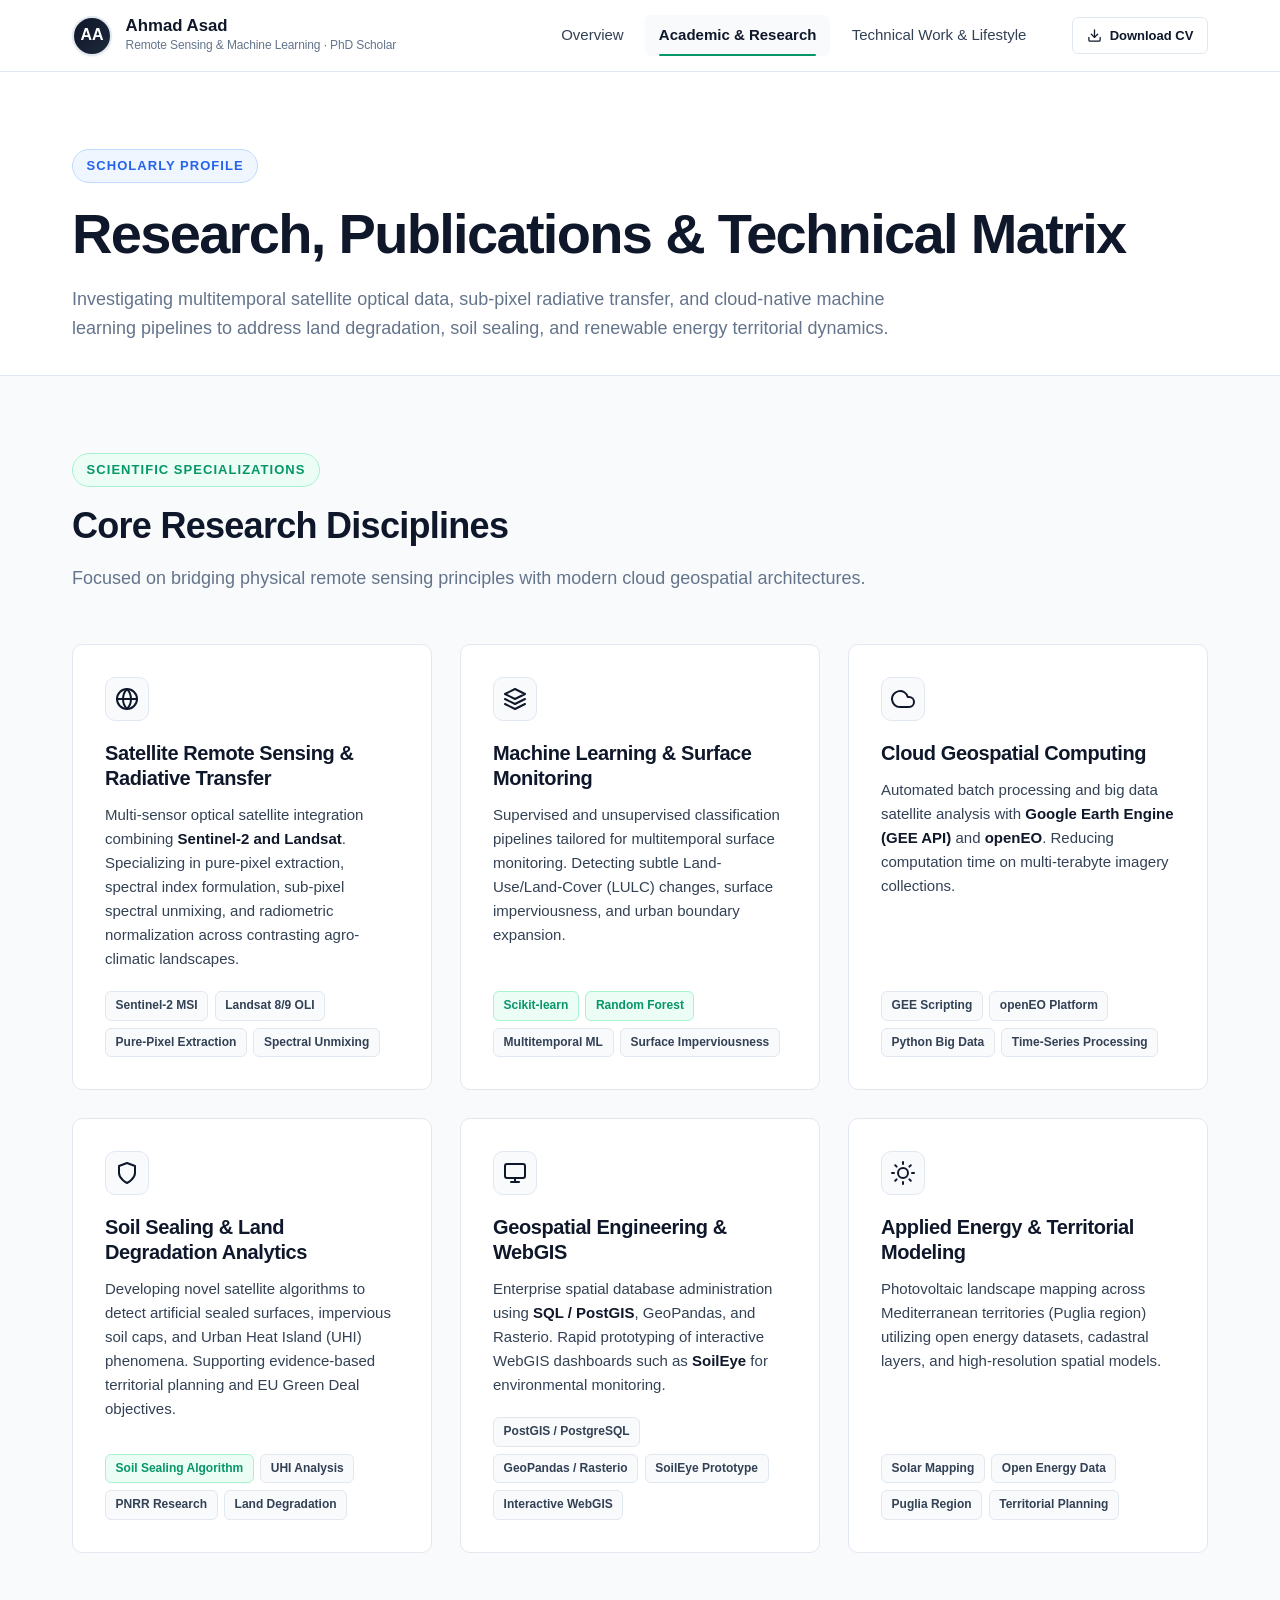
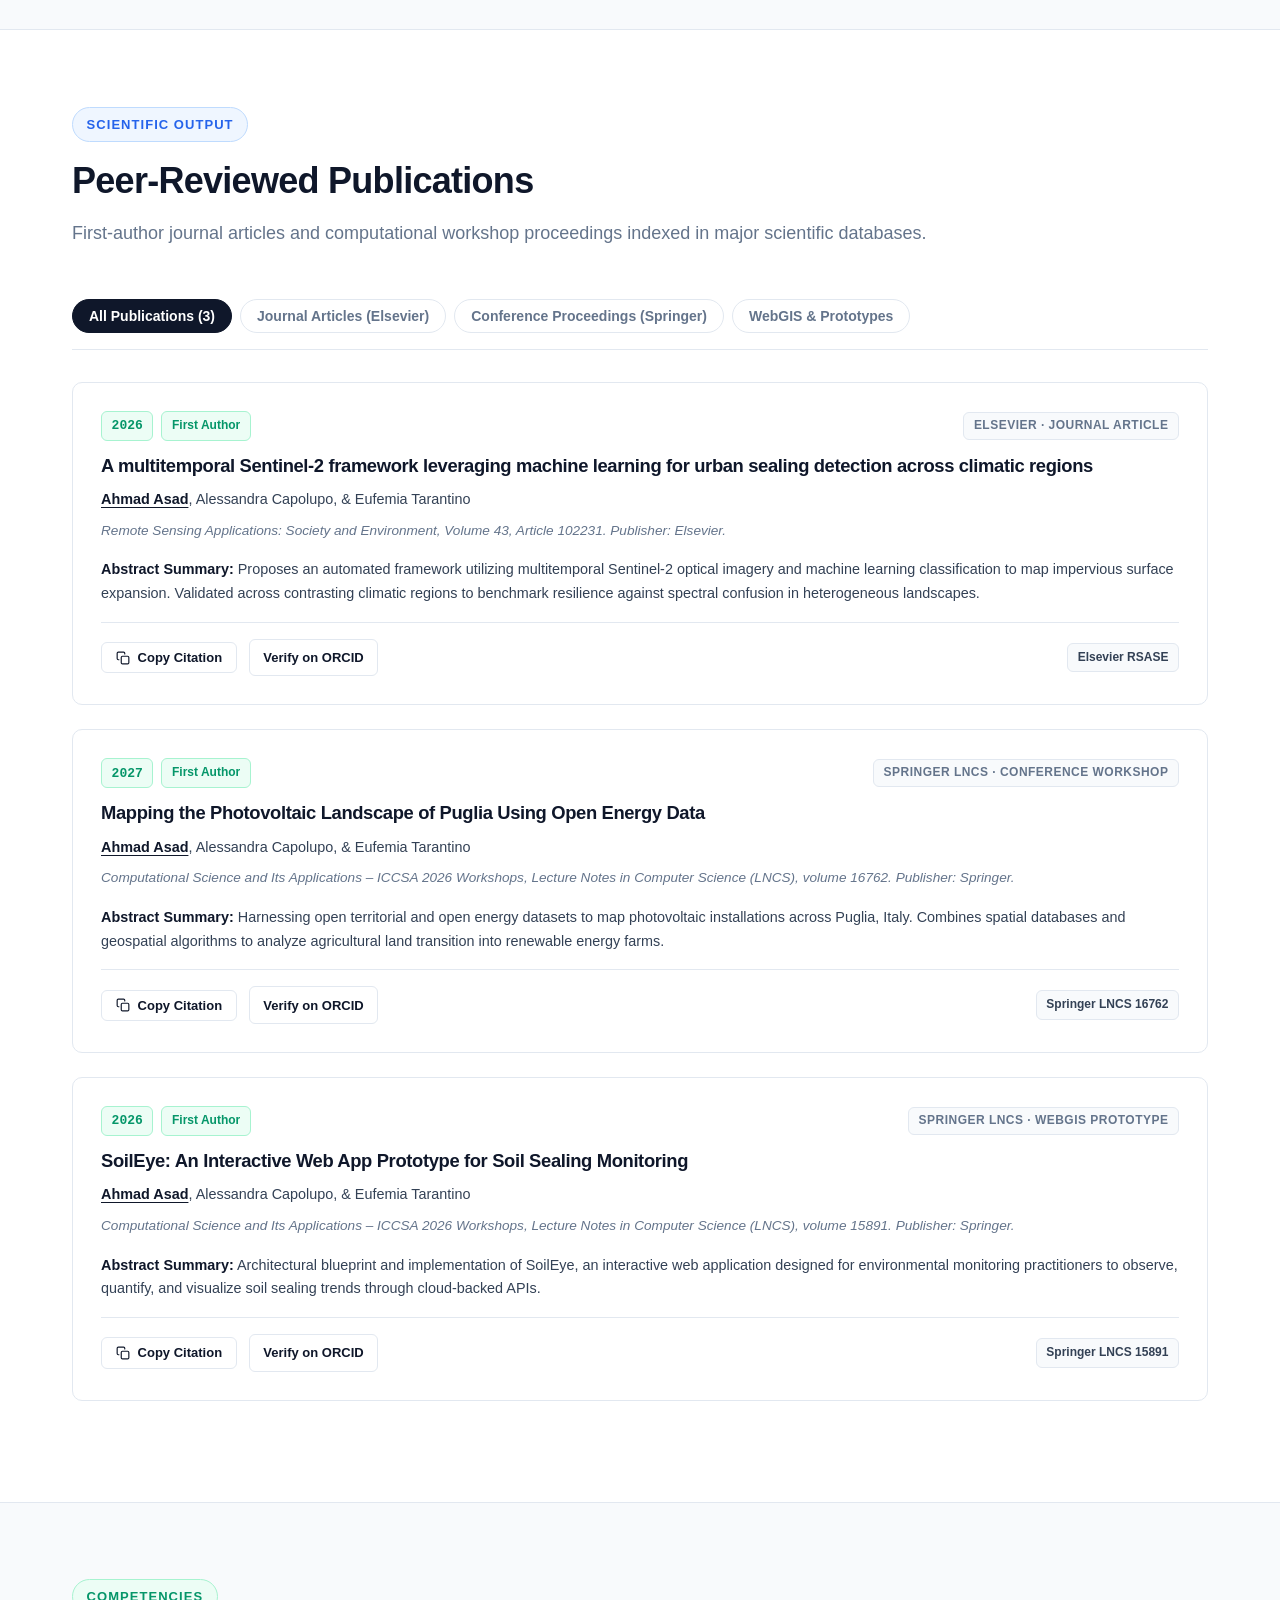
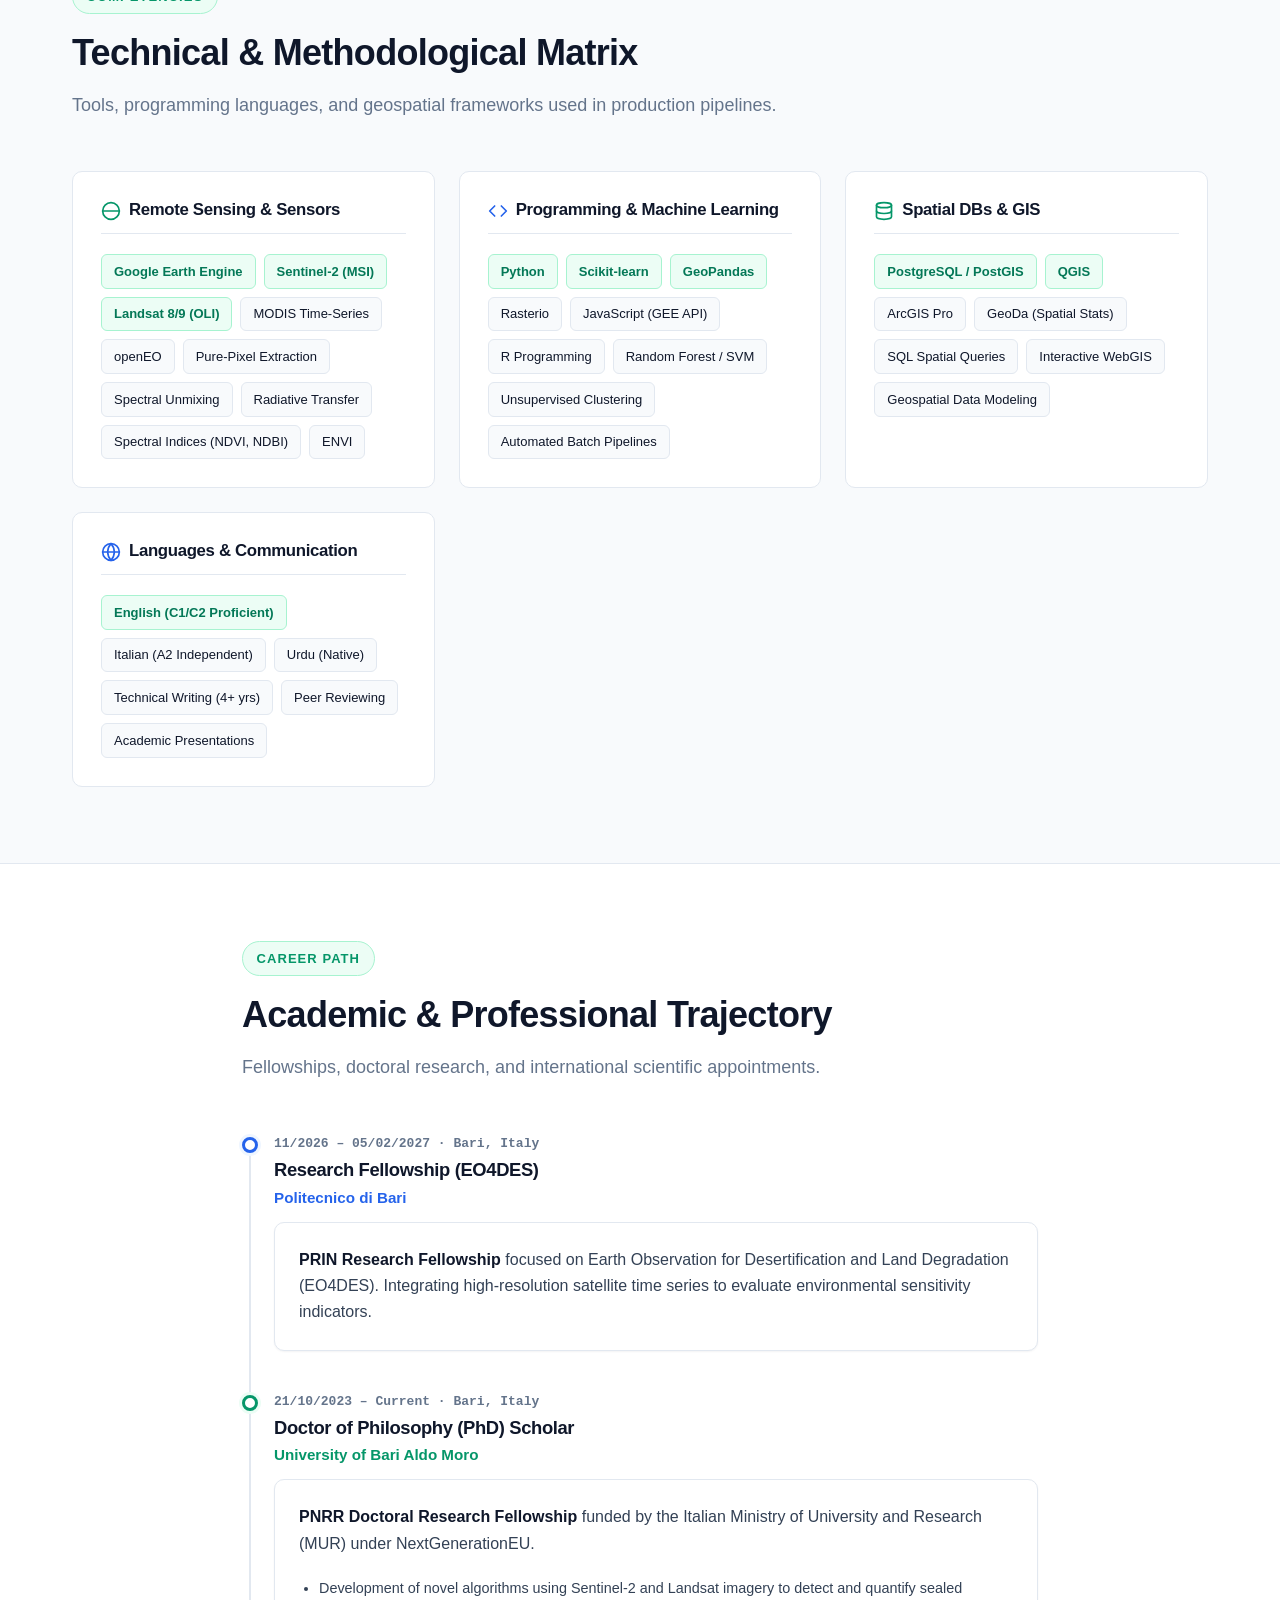
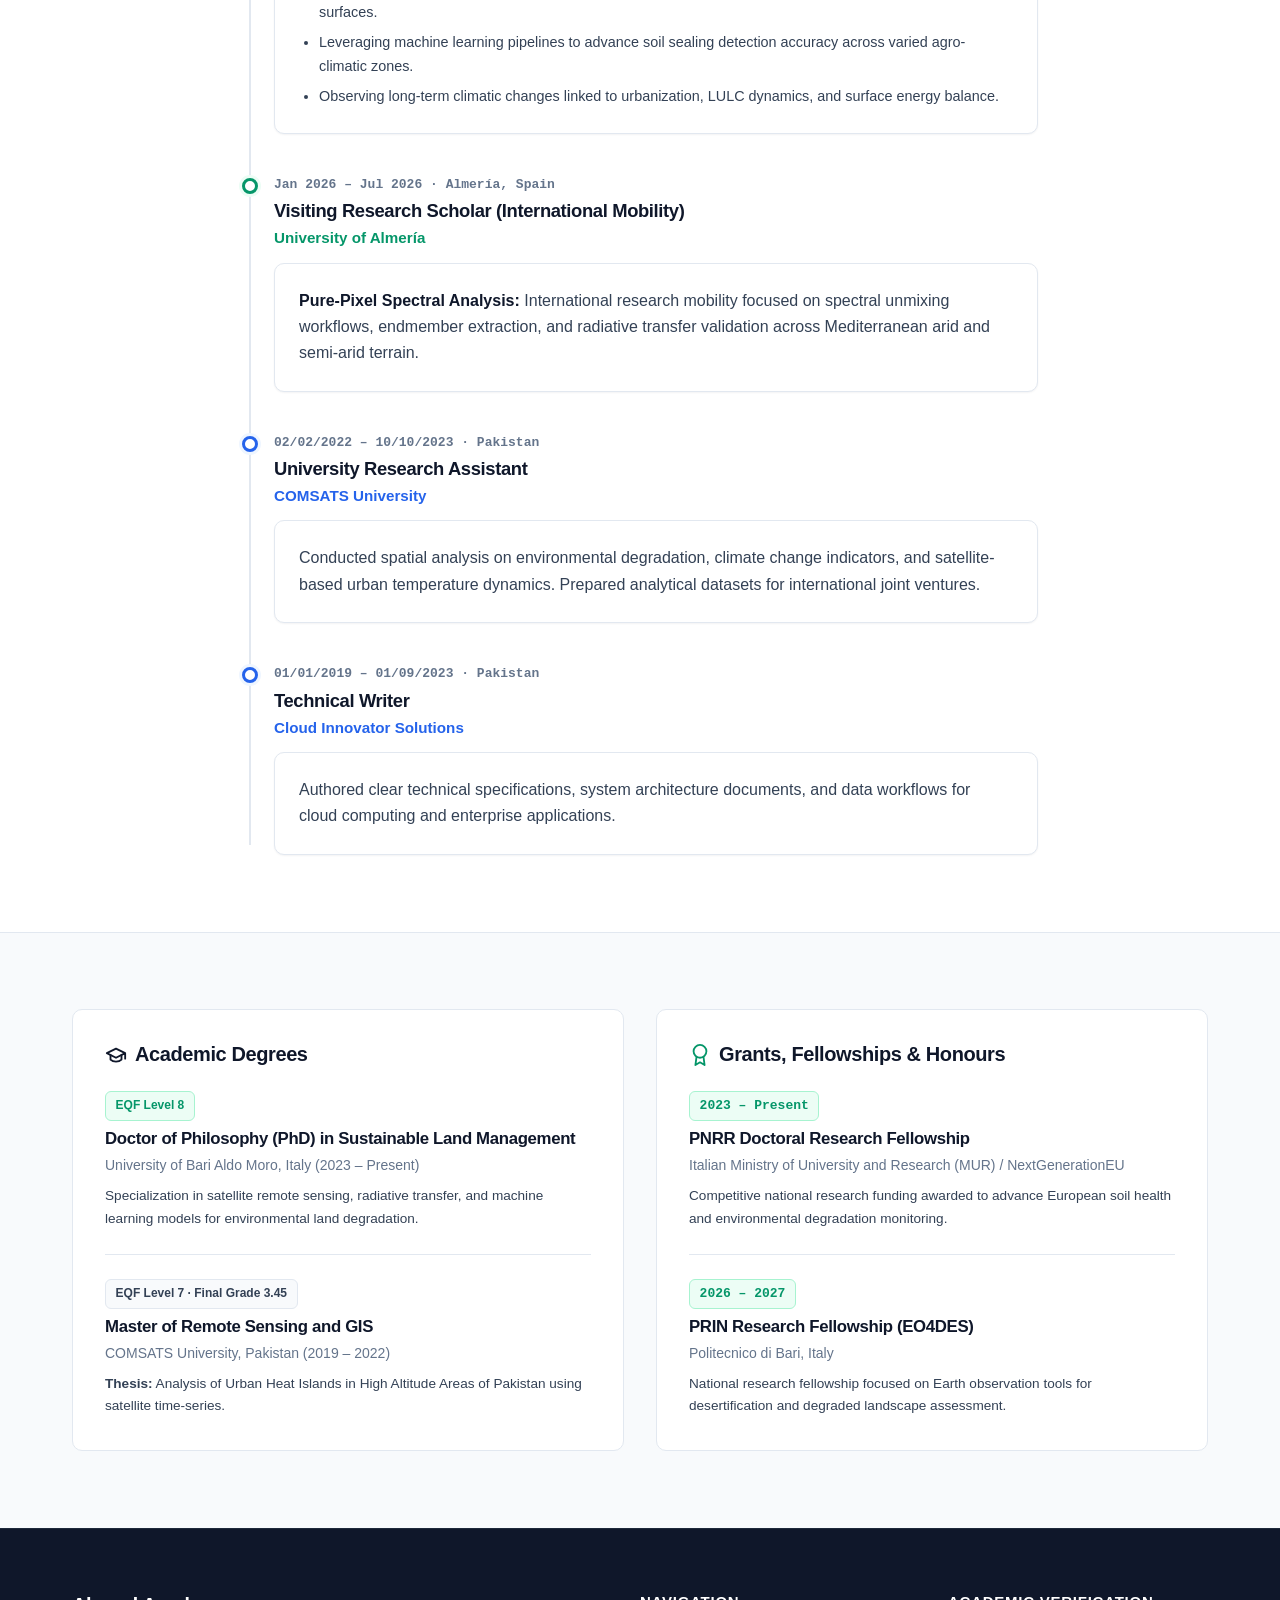
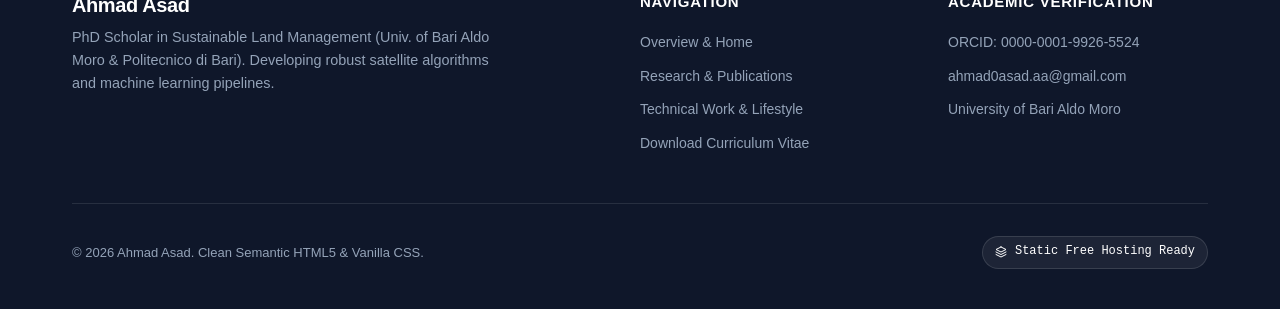
==== academic.html @ 106f4aa8 "Add files via upload" ====
<!DOCTYPE html>
<html lang="en">
<head>
  <meta charset="UTF-8">
  <meta name="viewport" content="width=device-width, initial-scale=1.0">
  <title>Academic &amp; Research | Ahmad Asad - Remote Sensing &amp; Machine Learning</title>
  <meta name="description" content="Research themes, peer-reviewed publications, technical skill matrices, and academic timeline of Ahmad Asad, PhD Scholar in Sustainable Land Management.">
  <meta name="keywords" content="Ahmad Asad Publications, Remote Sensing Research, Machine Learning, Soil Sealing, Google Earth Engine, Sentinel-2, Landsat, University of Bari, Politecnico di Bari">
  <meta name="author" content="Ahmad Asad">

  <link rel="stylesheet" href="css/style.css">
</head>
<body>

  <!-- ========================================================================
       Sticky Navigation Bar
       ======================================================================== -->
  <header class="site-header">
    <div class="container nav-container">
      <a href="index.html" class="brand" aria-label="Ahmad Asad Homepage">
        <div class="brand-avatar-mini">AA</div>
        <div class="brand-info">
          <span class="brand-name">Ahmad Asad</span>
          <span class="brand-title">Remote Sensing &amp; Machine Learning · PhD Scholar</span>
        </div>
      </a>

      <nav class="main-nav" id="mainNav" aria-label="Main Navigation">
        <div class="nav-links">
          <a href="index.html" class="nav-link">Overview</a>
          <a href="academic.html" class="nav-link active" aria-current="page">Academic &amp; Research</a>
          <a href="lifestyle.html" class="nav-link">Technical Work &amp; Lifestyle</a>
        </div>
        <div class="nav-cta">
          <a href="assets/cv.pdf" class="btn btn-outline btn-sm" download="Ahmad_Asad_CV.pdf">
            <svg width="15" height="15" viewBox="0 0 24 24" fill="none" stroke="currentColor" stroke-width="2" stroke-linecap="round" stroke-linejoin="round">
              <path d="M21 15v4a2 2 0 0 1-2 2H5a2 2 0 0 1-2-2v-4"></path>
              <polyline points="7 10 12 15 17 10"></polyline>
              <line x1="12" y1="15" x2="12" y2="3"></line>
            </svg>
            Download CV
          </a>
        </div>
      </nav>

      <button class="mobile-menu-btn" id="mobileMenuBtn" aria-expanded="false" aria-label="Toggle navigation menu">
        <span></span>
        <span></span>
        <span></span>
      </button>
    </div>
  </header>

  <main>
    <!-- ======================================================================
         Page Header
         ====================================================================== -->
    <section class="section" style="padding-bottom: 2rem; background: var(--color-bg); border-bottom: 1px solid var(--color-border);">
      <div class="container">
        <div class="section-tag blue-tag">Scholarly Profile</div>
        <h1 style="margin-bottom: 1rem;">Research, Publications &amp; Technical Matrix</h1>
        <p class="section-subtitle" style="max-width: 820px;">
          Investigating multitemporal satellite optical data, sub-pixel radiative transfer, and cloud-native machine learning pipelines to address land degradation, soil sealing, and renewable energy territorial dynamics.
        </p>
      </div>
    </section>

    <!-- ======================================================================
         Section 1: Research Domains & Scientific Pillars
         ====================================================================== -->
    <section class="section">
      <div class="container">
        <div class="section-header">
          <div class="section-tag">Scientific Specializations</div>
          <h2>Core Research Disciplines</h2>
          <p class="section-subtitle">
            Focused on bridging physical remote sensing principles with modern cloud geospatial architectures.
          </p>
        </div>

        <div class="cards-grid-3">
          
          <!-- Discipline 1 -->
          <div class="card">
            <div class="card-header-icon">
              <svg width="24" height="24" viewBox="0 0 24 24" fill="none" stroke="currentColor" stroke-width="2" stroke-linecap="round" stroke-linejoin="round">
                <circle cx="12" cy="12" r="10"></circle>
                <path d="M12 2a14.5 14.5 0 0 0 0 20 14.5 14.5 0 0 0 0-20"></path>
                <path d="M2 12h20"></path>
              </svg>
            </div>
            <h3 class="card-title">Satellite Remote Sensing &amp; Radiative Transfer</h3>
            <p class="card-text">
              Multi-sensor optical satellite integration combining <span class="lead-in">Sentinel-2 and Landsat</span>. Specializing in pure-pixel extraction, spectral index formulation, sub-pixel spectral unmixing, and radiometric normalization across contrasting agro-climatic landscapes.
            </p>
            <div class="card-tags">
              <span class="tag">Sentinel-2 MSI</span>
              <span class="tag">Landsat 8/9 OLI</span>
              <span class="tag">Pure-Pixel Extraction</span>
              <span class="tag">Spectral Unmixing</span>
            </div>
          </div>

          <!-- Discipline 2 -->
          <div class="card">
            <div class="card-header-icon">
              <svg width="24" height="24" viewBox="0 0 24 24" fill="none" stroke="currentColor" stroke-width="2" stroke-linecap="round" stroke-linejoin="round">
                <polygon points="12 2 2 7 12 12 22 7 12 2"></polygon>
                <polyline points="2 17 12 22 22 17"></polyline>
                <polyline points="2 12 12 17 22 12"></polyline>
              </svg>
            </div>
            <h3 class="card-title">Machine Learning &amp; Surface Monitoring</h3>
            <p class="card-text">
              Supervised and unsupervised classification pipelines tailored for multitemporal surface monitoring. Detecting subtle Land-Use/Land-Cover (LULC) changes, surface imperviousness, and urban boundary expansion.
            </p>
            <div class="card-tags">
              <span class="tag accent-tag">Scikit-learn</span>
              <span class="tag accent-tag">Random Forest</span>
              <span class="tag">Multitemporal ML</span>
              <span class="tag">Surface Imperviousness</span>
            </div>
          </div>

          <!-- Discipline 3 -->
          <div class="card">
            <div class="card-header-icon">
              <svg width="24" height="24" viewBox="0 0 24 24" fill="none" stroke="currentColor" stroke-width="2" stroke-linecap="round" stroke-linejoin="round">
                <path d="M18 10h-1.26A8 8 0 1 0 9 20h9a5 5 0 0 0 0-10z"></path>
              </svg>
            </div>
            <h3 class="card-title">Cloud Geospatial Computing</h3>
            <p class="card-text">
              Automated batch processing and big data satellite analysis with <span class="lead-in">Google Earth Engine (GEE API)</span> and <span class="lead-in">openEO</span>. Reducing computation time on multi-terabyte imagery collections.
            </p>
            <div class="card-tags">
              <span class="tag">GEE Scripting</span>
              <span class="tag">openEO Platform</span>
              <span class="tag">Python Big Data</span>
              <span class="tag">Time-Series Processing</span>
            </div>
          </div>

          <!-- Discipline 4 -->
          <div class="card">
            <div class="card-header-icon">
              <svg width="24" height="24" viewBox="0 0 24 24" fill="none" stroke="currentColor" stroke-width="2" stroke-linecap="round" stroke-linejoin="round">
                <path d="M12 22s8-4 8-10V5l-8-3-8 3v7c0 6 8 10 8 10z"></path>
              </svg>
            </div>
            <h3 class="card-title">Soil Sealing &amp; Land Degradation Analytics</h3>
            <p class="card-text">
              Developing novel satellite algorithms to detect artificial sealed surfaces, impervious soil caps, and Urban Heat Island (UHI) phenomena. Supporting evidence-based territorial planning and EU Green Deal objectives.
            </p>
            <div class="card-tags">
              <span class="tag accent-tag">Soil Sealing Algorithm</span>
              <span class="tag">UHI Analysis</span>
              <span class="tag">PNRR Research</span>
              <span class="tag">Land Degradation</span>
            </div>
          </div>

          <!-- Discipline 5 -->
          <div class="card">
            <div class="card-header-icon">
              <svg width="24" height="24" viewBox="0 0 24 24" fill="none" stroke="currentColor" stroke-width="2" stroke-linecap="round" stroke-linejoin="round">
                <rect x="2" y="3" width="20" height="14" rx="2" ry="2"></rect>
                <line x1="8" y1="21" x2="16" y2="21"></line>
                <line x1="12" y1="17" x2="12" y2="21"></line>
              </svg>
            </div>
            <h3 class="card-title">Geospatial Engineering &amp; WebGIS</h3>
            <p class="card-text">
              Enterprise spatial database administration using <span class="lead-in">SQL / PostGIS</span>, GeoPandas, and Rasterio. Rapid prototyping of interactive WebGIS dashboards such as <span class="lead-in">SoilEye</span> for environmental monitoring.
            </p>
            <div class="card-tags">
              <span class="tag">PostGIS / PostgreSQL</span>
              <span class="tag">GeoPandas / Rasterio</span>
              <span class="tag">SoilEye Prototype</span>
              <span class="tag">Interactive WebGIS</span>
            </div>
          </div>

          <!-- Discipline 6 -->
          <div class="card">
            <div class="card-header-icon">
              <svg width="24" height="24" viewBox="0 0 24 24" fill="none" stroke="currentColor" stroke-width="2" stroke-linecap="round" stroke-linejoin="round">
                <circle cx="12" cy="12" r="5"></circle>
                <line x1="12" y1="1" x2="12" y2="3"></line>
                <line x1="12" y1="21" x2="12" y2="23"></line>
                <line x1="4.22" y1="4.22" x2="5.64" y2="5.64"></line>
                <line x1="18.36" y1="18.36" x2="19.78" y2="19.78"></line>
                <line x1="1" y1="12" x2="3" y2="12"></line>
                <line x1="21" y1="12" x2="23" y2="12"></line>
                <line x1="4.22" y1="19.78" x2="5.64" y2="18.36"></line>
                <line x1="18.36" y1="5.64" x2="19.78" y2="4.22"></line>
              </svg>
            </div>
            <h3 class="card-title">Applied Energy &amp; Territorial Modeling</h3>
            <p class="card-text">
              Photovoltaic landscape mapping across Mediterranean territories (Puglia region) utilizing open energy datasets, cadastral layers, and high-resolution spatial models.
            </p>
            <div class="card-tags">
              <span class="tag">Solar Mapping</span>
              <span class="tag">Open Energy Data</span>
              <span class="tag">Puglia Region</span>
              <span class="tag">Territorial Planning</span>
            </div>
          </div>

        </div>
      </div>
    </section>

    <!-- ======================================================================
         Section 2: Peer-Reviewed Publications & Working Papers
         ====================================================================== -->
    <section class="section section-alt" id="publications">
      <div class="container">
        <div class="section-header">
          <div class="section-tag blue-tag">Scientific Output</div>
          <h2>Peer-Reviewed Publications</h2>
          <p class="section-subtitle">
            First-author journal articles and computational workshop proceedings indexed in major scientific databases.
          </p>
        </div>

        <!-- Filter Bar -->
        <div class="filter-bar" role="toolbar" aria-label="Publication Categories">
          <button class="filter-btn active" data-filter="all">All Publications (3)</button>
          <button class="filter-btn" data-filter="journal">Journal Articles (Elsevier)</button>
          <button class="filter-btn" data-filter="conference">Conference Proceedings (Springer)</button>
          <button class="filter-btn" data-filter="prototype">WebGIS &amp; Prototypes</button>
        </div>

        <!-- Publication 1 -->
        <article class="publication-card" data-category="journal">
          <div class="pub-meta-top">
            <div style="display: flex; gap: 0.5rem; align-items: center;">
              <span class="pub-year">2026</span>
              <span class="tag accent-tag">First Author</span>
            </div>
            <span class="pub-venue-badge">Elsevier · Journal Article</span>
          </div>

          <h3 class="pub-title">
            A multitemporal Sentinel-2 framework leveraging machine learning for urban sealing detection across climatic regions
          </h3>

          <p class="pub-authors">
            <strong>Ahmad Asad</strong>, Alessandra Capolupo, &amp; Eufemia Tarantino
          </p>

          <p class="pub-citation">
            <em>Remote Sensing Applications: Society and Environment</em>, Volume 43, Article 102231. Publisher: Elsevier.
          </p>

          <p style="font-size: 0.9rem; color: var(--color-primary-muted); margin-bottom: 1rem;">
            <span class="lead-in">Abstract Summary:</span> Proposes an automated framework utilizing multitemporal Sentinel-2 optical imagery and machine learning classification to map impervious surface expansion. Validated across contrasting climatic regions to benchmark resilience against spectral confusion in heterogeneous landscapes.
          </p>

          <div class="pub-actions">
            <button class="btn btn-outline btn-sm" data-copy-citation="Asad, A., Capolupo, A., & Tarantino, E. (2026). A multitemporal Sentinel-2 framework leveraging machine learning for urban sealing detection across climatic regions. Remote Sensing Applications: Society and Environment, Volume 43, 102231. Elsevier.">
              <svg width="14" height="14" viewBox="0 0 24 24" fill="none" stroke="currentColor" stroke-width="2" stroke-linecap="round" stroke-linejoin="round">
                <rect x="9" y="9" width="13" height="13" rx="2" ry="2"></rect>
                <path d="M5 15H4a2 2 0 0 1-2-2V4a2 2 0 0 1 2-2h9a2 2 0 0 1 2 2v1"></path>
              </svg>
              Copy Citation
            </button>
            <a href="https://orcid.org/0000-0001-9926-5524" target="_blank" rel="noopener noreferrer" class="btn btn-outline btn-sm">
              Verify on ORCID
            </a>
            <span class="tag" style="margin-left: auto;">Elsevier RSASE</span>
          </div>
        </article>

        <!-- Publication 2 -->
        <article class="publication-card" data-category="conference">
          <div class="pub-meta-top">
            <div style="display: flex; gap: 0.5rem; align-items: center;">
              <span class="pub-year">2027</span>
              <span class="tag accent-tag">First Author</span>
            </div>
            <span class="pub-venue-badge">Springer LNCS · Conference Workshop</span>
          </div>

          <h3 class="pub-title">
            Mapping the Photovoltaic Landscape of Puglia Using Open Energy Data
          </h3>

          <p class="pub-authors">
            <strong>Ahmad Asad</strong>, Alessandra Capolupo, &amp; Eufemia Tarantino
          </p>

          <p class="pub-citation">
            <em>Computational Science and Its Applications – ICCSA 2026 Workshops</em>, Lecture Notes in Computer Science (LNCS), volume 16762. Publisher: Springer.
          </p>

          <p style="font-size: 0.9rem; color: var(--color-primary-muted); margin-bottom: 1rem;">
            <span class="lead-in">Abstract Summary:</span> Harnessing open territorial and open energy datasets to map photovoltaic installations across Puglia, Italy. Combines spatial databases and geospatial algorithms to analyze agricultural land transition into renewable energy farms.
          </p>

          <div class="pub-actions">
            <button class="btn btn-outline btn-sm" data-copy-citation="Asad, A., Capolupo, A., & Tarantino, E. (2027). Mapping the Photovoltaic Landscape of Puglia Using Open Energy Data. Computational Science and Its Applications – ICCSA 2026 Workshops, LNCS, volume 16762. Springer.">
              <svg width="14" height="14" viewBox="0 0 24 24" fill="none" stroke="currentColor" stroke-width="2" stroke-linecap="round" stroke-linejoin="round">
                <rect x="9" y="9" width="13" height="13" rx="2" ry="2"></rect>
                <path d="M5 15H4a2 2 0 0 1-2-2V4a2 2 0 0 1 2-2h9a2 2 0 0 1 2 2v1"></path>
              </svg>
              Copy Citation
            </button>
            <a href="https://orcid.org/0000-0001-9926-5524" target="_blank" rel="noopener noreferrer" class="btn btn-outline btn-sm">
              Verify on ORCID
            </a>
            <span class="tag" style="margin-left: auto;">Springer LNCS 16762</span>
          </div>
        </article>

        <!-- Publication 3 -->
        <article class="publication-card" data-category="conference prototype">
          <div class="pub-meta-top">
            <div style="display: flex; gap: 0.5rem; align-items: center;">
              <span class="pub-year">2026</span>
              <span class="tag accent-tag">First Author</span>
            </div>
            <span class="pub-venue-badge">Springer LNCS · WebGIS Prototype</span>
          </div>

          <h3 class="pub-title">
            SoilEye: An Interactive Web App Prototype for Soil Sealing Monitoring
          </h3>

          <p class="pub-authors">
            <strong>Ahmad Asad</strong>, Alessandra Capolupo, &amp; Eufemia Tarantino
          </p>

          <p class="pub-citation">
            <em>Computational Science and Its Applications – ICCSA 2026 Workshops</em>, Lecture Notes in Computer Science (LNCS), volume 15891. Publisher: Springer.
          </p>

          <p style="font-size: 0.9rem; color: var(--color-primary-muted); margin-bottom: 1rem;">
            <span class="lead-in">Abstract Summary:</span> Architectural blueprint and implementation of SoilEye, an interactive web application designed for environmental monitoring practitioners to observe, quantify, and visualize soil sealing trends through cloud-backed APIs.
          </p>

          <div class="pub-actions">
            <button class="btn btn-outline btn-sm" data-copy-citation="Asad, A., Capolupo, A., & Tarantino, E. (2026). SoilEye: An Interactive Web App Prototype for Soil Sealing Monitoring. Computational Science and Its Applications – ICCSA 2026 Workshops, LNCS, volume 15891. Springer.">
              <svg width="14" height="14" viewBox="0 0 24 24" fill="none" stroke="currentColor" stroke-width="2" stroke-linecap="round" stroke-linejoin="round">
                <rect x="9" y="9" width="13" height="13" rx="2" ry="2"></rect>
                <path d="M5 15H4a2 2 0 0 1-2-2V4a2 2 0 0 1 2-2h9a2 2 0 0 1 2 2v1"></path>
              </svg>
              Copy Citation
            </button>
            <a href="https://orcid.org/0000-0001-9926-5524" target="_blank" rel="noopener noreferrer" class="btn btn-outline btn-sm">
              Verify on ORCID
            </a>
            <span class="tag" style="margin-left: auto;">Springer LNCS 15891</span>
          </div>
        </article>

      </div>
    </section>

    <!-- ======================================================================
         Section 3: Technical Skills Matrix
         ====================================================================== -->
    <section class="section">
      <div class="container">
        <div class="section-header">
          <div class="section-tag">Competencies</div>
          <h2>Technical &amp; Methodological Matrix</h2>
          <p class="section-subtitle">
            Tools, programming languages, and geospatial frameworks used in production pipelines.
          </p>
        </div>

        <div class="skills-matrix">
          
          <!-- Category 1 -->
          <div class="skill-category-card">
            <h3 class="skill-category-title">
              <svg width="20" height="20" viewBox="0 0 24 24" fill="none" stroke="currentColor" stroke-width="2" stroke-linecap="round" stroke-linejoin="round" style="color: var(--color-accent);">
                <circle cx="12" cy="12" r="10"></circle>
                <path d="M2 12h20"></path>
              </svg>
              Remote Sensing &amp; Sensors
            </h3>
            <div class="skill-pills">
              <span class="skill-pill featured">Google Earth Engine</span>
              <span class="skill-pill featured">Sentinel-2 (MSI)</span>
              <span class="skill-pill featured">Landsat 8/9 (OLI)</span>
              <span class="skill-pill">MODIS Time-Series</span>
              <span class="skill-pill">openEO</span>
              <span class="skill-pill">Pure-Pixel Extraction</span>
              <span class="skill-pill">Spectral Unmixing</span>
              <span class="skill-pill">Radiative Transfer</span>
              <span class="skill-pill">Spectral Indices (NDVI, NDBI)</span>
              <span class="skill-pill">ENVI</span>
            </div>
          </div>

          <!-- Category 2 -->
          <div class="skill-category-card">
            <h3 class="skill-category-title">
              <svg width="20" height="20" viewBox="0 0 24 24" fill="none" stroke="currentColor" stroke-width="2" stroke-linecap="round" stroke-linejoin="round" style="color: var(--color-blue);">
                <polyline points="16 18 22 12 16 6"></polyline>
                <polyline points="8 6 2 12 8 18"></polyline>
              </svg>
              Programming &amp; Machine Learning
            </h3>
            <div class="skill-pills">
              <span class="skill-pill featured">Python</span>
              <span class="skill-pill featured">Scikit-learn</span>
              <span class="skill-pill featured">GeoPandas</span>
              <span class="skill-pill">Rasterio</span>
              <span class="skill-pill">JavaScript (GEE API)</span>
              <span class="skill-pill">R Programming</span>
              <span class="skill-pill">Random Forest / SVM</span>
              <span class="skill-pill">Unsupervised Clustering</span>
              <span class="skill-pill">Automated Batch Pipelines</span>
            </div>
          </div>

          <!-- Category 3 -->
          <div class="skill-category-card">
            <h3 class="skill-category-title">
              <svg width="20" height="20" viewBox="0 0 24 24" fill="none" stroke="currentColor" stroke-width="2" stroke-linecap="round" stroke-linejoin="round" style="color: var(--color-accent);">
                <ellipse cx="12" cy="5" rx="9" ry="3"></ellipse>
                <path d="M21 12c0 1.66-4 3-9 3s-9-1.34-9-3"></path>
                <path d="M3 5v14c0 1.66 4 3 9 3s9-1.34 9-3V5"></path>
              </svg>
              Spatial DBs &amp; GIS
            </h3>
            <div class="skill-pills">
              <span class="skill-pill featured">PostgreSQL / PostGIS</span>
              <span class="skill-pill featured">QGIS</span>
              <span class="skill-pill">ArcGIS Pro</span>
              <span class="skill-pill">GeoDa (Spatial Stats)</span>
              <span class="skill-pill">SQL Spatial Queries</span>
              <span class="skill-pill">Interactive WebGIS</span>
              <span class="skill-pill">Geospatial Data Modeling</span>
            </div>
          </div>

          <!-- Category 4 -->
          <div class="skill-category-card">
            <h3 class="skill-category-title">
              <svg width="20" height="20" viewBox="0 0 24 24" fill="none" stroke="currentColor" stroke-width="2" stroke-linecap="round" stroke-linejoin="round" style="color: var(--color-blue);">
                <circle cx="12" cy="12" r="10"></circle>
                <line x1="2" y1="12" x2="22" y2="12"></line>
                <path d="M12 2a15.3 15.3 0 0 1 4 10 15.3 15.3 0 0 1-4 10 15.3 15.3 0 0 1-4-10 15.3 15.3 0 0 1 4-10z"></path>
              </svg>
              Languages &amp; Communication
            </h3>
            <div class="skill-pills">
              <span class="skill-pill featured">English (C1/C2 Proficient)</span>
              <span class="skill-pill">Italian (A2 Independent)</span>
              <span class="skill-pill">Urdu (Native)</span>
              <span class="skill-pill">Technical Writing (4+ yrs)</span>
              <span class="skill-pill">Peer Reviewing</span>
              <span class="skill-pill">Academic Presentations</span>
            </div>
          </div>

        </div>
      </div>
    </section>

    <!-- ======================================================================
         Section 4: Academic Journey & Work Experience Timeline
         ====================================================================== -->
    <section class="section section-alt">
      <div class="container container-narrow">
        <div class="section-header">
          <div class="section-tag">Career Path</div>
          <h2>Academic &amp; Professional Trajectory</h2>
          <p class="section-subtitle">
            Fellowships, doctoral research, and international scientific appointments.
          </p>
        </div>

        <div class="timeline">
          
          <!-- Experience 1 -->
          <div class="timeline-item">
            <div class="timeline-marker blue"></div>
            <div class="timeline-date">11/2026 – 05/02/2027 · Bari, Italy</div>
            <h3 class="timeline-title">Research Fellowship (EO4DES)</h3>
            <div class="timeline-org blue">Politecnico di Bari</div>
            <div class="timeline-content">
              <p>
                <span class="lead-in">PRIN Research Fellowship</span> focused on Earth Observation for Desertification and Land Degradation (EO4DES). Integrating high-resolution satellite time series to evaluate environmental sensitivity indicators.
              </p>
            </div>
          </div>

          <!-- Experience 2 -->
          <div class="timeline-item">
            <div class="timeline-marker"></div>
            <div class="timeline-date">21/10/2023 – Current · Bari, Italy</div>
            <h3 class="timeline-title">Doctor of Philosophy (PhD) Scholar</h3>
            <div class="timeline-org">University of Bari Aldo Moro</div>
            <div class="timeline-content">
              <p>
                <span class="lead-in">PNRR Doctoral Research Fellowship</span> funded by the Italian Ministry of University and Research (MUR) under NextGenerationEU.
              </p>
              <ul>
                <li>Development of novel algorithms using Sentinel-2 and Landsat imagery to detect and quantify sealed surfaces.</li>
                <li>Leveraging machine learning pipelines to advance soil sealing detection accuracy across varied agro-climatic zones.</li>
                <li>Observing long-term climatic changes linked to urbanization, LULC dynamics, and surface energy balance.</li>
              </ul>
            </div>
          </div>

          <!-- Experience 3 -->
          <div class="timeline-item">
            <div class="timeline-marker"></div>
            <div class="timeline-date">Jan 2026 – Jul 2026 · Almería, Spain</div>
            <h3 class="timeline-title">Visiting Research Scholar (International Mobility)</h3>
            <div class="timeline-org">University of Almería</div>
            <div class="timeline-content">
              <p>
                <span class="lead-in">Pure-Pixel Spectral Analysis:</span> International research mobility focused on spectral unmixing workflows, endmember extraction, and radiative transfer validation across Mediterranean arid and semi-arid terrain.
              </p>
            </div>
          </div>

          <!-- Experience 4 -->
          <div class="timeline-item">
            <div class="timeline-marker blue"></div>
            <div class="timeline-date">02/02/2022 – 10/10/2023 · Pakistan</div>
            <h3 class="timeline-title">University Research Assistant</h3>
            <div class="timeline-org blue">COMSATS University</div>
            <div class="timeline-content">
              <p>
                Conducted spatial analysis on environmental degradation, climate change indicators, and satellite-based urban temperature dynamics. Prepared analytical datasets for international joint ventures.
              </p>
            </div>
          </div>

          <!-- Experience 5 -->
          <div class="timeline-item">
            <div class="timeline-marker blue"></div>
            <div class="timeline-date">01/01/2019 – 01/09/2023 · Pakistan</div>
            <h3 class="timeline-title">Technical Writer</h3>
            <div class="timeline-org blue">Cloud Innovator Solutions</div>
            <div class="timeline-content">
              <p>
                Authored clear technical specifications, system architecture documents, and data workflows for cloud computing and enterprise applications.
              </p>
            </div>
          </div>

        </div>
      </div>
    </section>

    <!-- ======================================================================
         Section 5: Education & Honours
         ====================================================================== -->
    <section class="section">
      <div class="container">
        <div class="cards-grid-2">
          
          <!-- Education Column -->
          <div class="card">
            <h3 class="card-title" style="margin-bottom: 1.5rem; display: flex; align-items: center; gap: 0.5rem;">
              <svg width="22" height="22" viewBox="0 0 24 24" fill="none" stroke="currentColor" stroke-width="2" stroke-linecap="round" stroke-linejoin="round" style="color: var(--color-primary);">
                <path d="M22 10v6M2 10l10-5 10 5-10 5z"></path>
                <path d="M6 12v5c3 3 9 3 12 0v-5"></path>
              </svg>
              Academic Degrees
            </h3>

            <div style="margin-bottom: 1.5rem; padding-bottom: 1.5rem; border-bottom: 1px solid var(--color-border);">
              <span class="tag accent-tag" style="margin-bottom: 0.5rem; display: inline-block;">EQF Level 8</span>
              <h4 style="font-size: 1.05rem; margin-bottom: 0.25rem;">Doctor of Philosophy (PhD) in Sustainable Land Management</h4>
              <p style="font-size: 0.875rem; color: var(--color-text-subtle); margin-bottom: 0.5rem;">
                University of Bari Aldo Moro, Italy (2023 – Present)
              </p>
              <p style="font-size: 0.85rem; color: var(--color-primary-muted);">
                Specialization in satellite remote sensing, radiative transfer, and machine learning models for environmental land degradation.
              </p>
            </div>

            <div>
              <span class="tag" style="margin-bottom: 0.5rem; display: inline-block;">EQF Level 7 · Final Grade 3.45</span>
              <h4 style="font-size: 1.05rem; margin-bottom: 0.25rem;">Master of Remote Sensing and GIS</h4>
              <p style="font-size: 0.875rem; color: var(--color-text-subtle); margin-bottom: 0.5rem;">
                COMSATS University, Pakistan (2019 – 2022)
              </p>
              <p style="font-size: 0.85rem; color: var(--color-primary-muted);">
                <strong>Thesis:</strong> Analysis of Urban Heat Islands in High Altitude Areas of Pakistan using satellite time-series.
              </p>
            </div>
          </div>

          <!-- Honours & Awards Column -->
          <div class="card">
            <h3 class="card-title" style="margin-bottom: 1.5rem; display: flex; align-items: center; gap: 0.5rem;">
              <svg width="22" height="22" viewBox="0 0 24 24" fill="none" stroke="currentColor" stroke-width="2" stroke-linecap="round" stroke-linejoin="round" style="color: var(--color-accent);">
                <circle cx="12" cy="8" r="7"></circle>
                <polyline points="8.21 13.89 7 23 12 20 17 23 15.79 13.88"></polyline>
              </svg>
              Grants, Fellowships &amp; Honours
            </h3>

            <div style="margin-bottom: 1.5rem; padding-bottom: 1.5rem; border-bottom: 1px solid var(--color-border);">
              <span class="pub-year" style="margin-bottom: 0.5rem; display: inline-block;">2023 – Present</span>
              <h4 style="font-size: 1.05rem; margin-bottom: 0.25rem;">PNRR Doctoral Research Fellowship</h4>
              <p style="font-size: 0.875rem; color: var(--color-text-subtle); margin-bottom: 0.5rem;">
                Italian Ministry of University and Research (MUR) / NextGenerationEU
              </p>
              <p style="font-size: 0.85rem; color: var(--color-primary-muted);">
                Competitive national research funding awarded to advance European soil health and environmental degradation monitoring.
              </p>
            </div>

            <div>
              <span class="pub-year" style="margin-bottom: 0.5rem; display: inline-block;">2026 – 2027</span>
              <h4 style="font-size: 1.05rem; margin-bottom: 0.25rem;">PRIN Research Fellowship (EO4DES)</h4>
              <p style="font-size: 0.875rem; color: var(--color-text-subtle); margin-bottom: 0.5rem;">
                Politecnico di Bari, Italy
              </p>
              <p style="font-size: 0.85rem; color: var(--color-primary-muted);">
                National research fellowship focused on Earth observation tools for desertification and degraded landscape assessment.
              </p>
            </div>
          </div>

        </div>
      </div>
    </section>
  </main>

  <!-- ========================================================================
       Footer
       ======================================================================== -->
  <footer class="site-footer">
    <div class="container">
      <div class="footer-grid">
        <div class="footer-brand">
          <h3>Ahmad Asad</h3>
          <p>
            PhD Scholar in Sustainable Land Management (Univ. of Bari Aldo Moro &amp; Politecnico di Bari). Developing robust satellite algorithms and machine learning pipelines.
          </p>
        </div>

        <div class="footer-col">
          <h4>Navigation</h4>
          <div class="footer-links">
            <a href="index.html">Overview &amp; Home</a>
            <a href="academic.html">Research &amp; Publications</a>
            <a href="lifestyle.html">Technical Work &amp; Lifestyle</a>
            <a href="assets/cv.pdf" download="Ahmad_Asad_CV.pdf">Download Curriculum Vitae</a>
          </div>
        </div>

        <div class="footer-col">
          <h4>Academic Verification</h4>
          <div class="footer-links">
            <a href="https://orcid.org/0000-0001-9926-5524" target="_blank" rel="noopener noreferrer">ORCID: 0000-0001-9926-5524</a>
            <a href="mailto:ahmad0asad.aa@gmail.com">ahmad0asad.aa@gmail.com</a>
            <a href="https://www.uniba.it/it/dottorati/" target="_blank" rel="noopener noreferrer">University of Bari Aldo Moro</a>
          </div>
        </div>
      </div>

      <div class="footer-bottom">
        <div>
          &copy; <span class="current-year">2026</span> Ahmad Asad. Clean Semantic HTML5 &amp; Vanilla CSS.
        </div>
        <div>
          <span class="footer-hosting-badge">
            <svg width="12" height="12" viewBox="0 0 24 24" fill="none" stroke="currentColor" stroke-width="2" stroke-linecap="round" stroke-linejoin="round">
              <path d="M12 2L2 7l10 5 10-5-10-5z"></path>
              <path d="M2 17l10 5 10-5"></path>
              <path d="M2 12l10 5 10-5"></path>
            </svg>
            Static Free Hosting Ready
          </span>
        </div>
      </div>
    </div>
  </footer>

  <div id="toastNotification" class="toast-notification" role="status" aria-live="polite"></div>
  <script src="js/main.js"></script>
</body>
</html>
---- css/style.css ----
/* ==========================================================================
   AHMAD ASAD - ACADEMIC & LIFESTYLE PORTFOLIO
   Design System: Minimalist, Structured, Academic Slate & Emerald Accent
   ========================================================================== */

:root {
  /* Primary & Neutral Palette */
  --color-primary: #0f172a;          /* Deep Slate Navy (Academic Trust) */
  --color-primary-light: #1e293b;    /* Slate 800 */
  --color-primary-muted: #334155;    /* Slate 700 (Body text) */
  --color-text-subtle: #64748b;      /* Slate 500 */
  --color-text-light: #94a3b8;       /* Slate 400 */
  
  /* Surfaces & Backgrounds */
  --color-bg: #ffffff;               /* Crisp White */
  --color-bg-alt: #f8fafc;           /* Cool Off-White / Light Gray */
  --color-bg-surface: #ffffff;       /* Card Surface */
  --color-bg-surface-elevated: #ffffff;
  
  /* Borders */
  --color-border: #e2e8f0;           /* Subtle Slate Border */
  --color-border-hover: #cbd5e1;     /* Slate 300 */
  --color-border-focus: #0f172a;
  
  /* Health & Vitality Accent */
  --color-accent: #059669;           /* Emerald Green */
  --color-accent-hover: #047857;     /* Deep Emerald */
  --color-accent-light: #10b981;     /* Light Emerald */
  --color-accent-subtle: #ecfdf5;    /* Mint tint */
  --color-accent-border: #a7f3d0;    /* Mint border */
  
  /* Secondary Academic / Tech Accent */
  --color-blue: #2563eb;             /* Precision Blue */
  --color-blue-subtle: #eff6ff;
  --color-blue-border: #bfdbfe;

  /* Typography Stack */
  --font-sans: 'Inter', -apple-system, BlinkMacSystemFont, "Segoe UI", Roboto, "Helvetica Neue", Arial, sans-serif;
  --font-mono: ui-monospace, SFMono-Regular, Menlo, Monaco, Consolas, "Liberation Mono", "Courier New", monospace;
  
  /* Scale & Sizing */
  --container-max: 1200px;
  --container-narrow: 860px;
  --header-height: 72px;
  --radius-sm: 6px;
  --radius-md: 10px;
  --radius-lg: 16px;
  --radius-full: 9999px;
  
  /* Shadows */
  --shadow-sm: 0 1px 2px 0 rgba(15, 23, 42, 0.05);
  --shadow-md: 0 4px 6px -1px rgba(15, 23, 42, 0.07), 0 2px 4px -2px rgba(15, 23, 42, 0.05);
  --shadow-lg: 0 10px 15px -3px rgba(15, 23, 42, 0.08), 0 4px 6px -4px rgba(15, 23, 42, 0.04);
  --shadow-hover: 0 12px 24px -4px rgba(15, 23, 42, 0.12), 0 4px 8px -2px rgba(15, 23, 42, 0.06);

  /* Transitions */
  --transition-fast: 150ms cubic-bezier(0.4, 0, 0.2, 1);
  --transition-normal: 250ms cubic-bezier(0.4, 0, 0.2, 1);
}

/* ==========================================================================
   Reset & Base Styles
   ========================================================================== */

*, *::before, *::after {
  box-sizing: border-box;
  margin: 0;
  padding: 0;
}

html {
  font-size: 16px;
  scroll-behavior: smooth;
  -webkit-text-size-adjust: 100%;
}

body {
  font-family: var(--font-sans);
  background-color: var(--color-bg-alt);
  color: var(--color-primary-muted);
  line-height: 1.65;
  font-feature-settings: "cv02", "cv03", "cv04", "cv11";
  text-rendering: optimizeLegibility;
  -webkit-font-smoothing: antialiased;
  min-height: 100vh;
  display: flex;
  flex-direction: column;
}

img, svg {
  display: block;
  max-width: 100%;
}

a {
  color: var(--color-primary);
  text-decoration: none;
  transition: color var(--transition-fast);
}

a:hover {
  color: var(--color-accent);
}

ul, ol {
  list-style: none;
}

button {
  font-family: inherit;
  cursor: pointer;
  border: none;
  background: none;
}

/* Accessible Focus States */
:focus-visible {
  outline: 2px solid var(--color-accent);
  outline-offset: 3px;
}

/* ==========================================================================
   Layout & Container
   ========================================================================== */

.container {
  width: 100%;
  max-width: var(--container-max);
  margin-left: auto;
  margin-right: auto;
  padding-left: clamp(1rem, 4vw, 2rem);
  padding-right: clamp(1rem, 4vw, 2rem);
}

.container-narrow {
  max-width: var(--container-narrow);
}

.section {
  padding-top: clamp(3rem, 6vw, 5.5rem);
  padding-bottom: clamp(3rem, 6vw, 5.5rem);
}

.section-alt {
  background-color: var(--color-bg);
  border-top: 1px solid var(--color-border);
  border-bottom: 1px solid var(--color-border);
}

/* ==========================================================================
   Typography & Scannability
   ========================================================================== */

h1, h2, h3, h4, h5, h6 {
  color: var(--color-primary);
  font-weight: 700;
  line-height: 1.25;
  letter-spacing: -0.02em;
}

h1 {
  font-size: clamp(2.25rem, 5vw, 3.5rem);
  font-weight: 800;
  letter-spacing: -0.03em;
}

h2 {
  font-size: clamp(1.75rem, 3.5vw, 2.25rem);
  margin-bottom: 1rem;
}

h3 {
  font-size: 1.25rem;
  font-weight: 700;
  margin-bottom: 0.5rem;
}

p {
  margin-bottom: 1.25rem;
}

p:last-child {
  margin-bottom: 0;
}

.lead-in {
  font-weight: 700;
  color: var(--color-primary);
}

.section-header {
  margin-bottom: clamp(2rem, 4vw, 3.5rem);
}

.section-header.text-center {
  text-align: center;
  max-width: 720px;
  margin-left: auto;
  margin-right: auto;
}

.section-tag {
  display: inline-flex;
  align-items: center;
  gap: 0.5rem;
  font-size: 0.8125rem;
  font-weight: 700;
  text-transform: uppercase;
  letter-spacing: 0.08em;
  color: var(--color-accent);
  background-color: var(--color-accent-subtle);
  border: 1px solid var(--color-accent-border);
  padding: 0.35rem 0.85rem;
  border-radius: var(--radius-full);
  margin-bottom: 1rem;
}

.section-tag.blue-tag {
  color: var(--color-blue);
  background-color: var(--color-blue-subtle);
  border-color: var(--color-blue-border);
}

.section-subtitle {
  font-size: 1.125rem;
  color: var(--color-text-subtle);
  line-height: 1.6;
}

/* ==========================================================================
   Header & Navigation
   ========================================================================== */

.site-header {
  position: sticky;
  top: 0;
  z-index: 1000;
  background-color: rgba(255, 255, 255, 0.92);
  backdrop-filter: blur(12px);
  -webkit-backdrop-filter: blur(12px);
  border-bottom: 1px solid var(--color-border);
  height: var(--header-height);
  display: flex;
  align-items: center;
  transition: all var(--transition-fast);
}

.nav-container {
  display: flex;
  align-items: center;
  justify-content: space-between;
  width: 100%;
}

.brand {
  display: flex;
  align-items: center;
  gap: 0.85rem;
  text-decoration: none;
}

.brand-avatar-mini {
  width: 40px;
  height: 40px;
  border-radius: var(--radius-full);
  background: linear-gradient(135deg, var(--color-primary) 0%, #1e293b 100%);
  color: #ffffff;
  display: flex;
  align-items: center;
  justify-content: center;
  font-weight: 700;
  font-size: 1rem;
  border: 2px solid var(--color-border);
  box-shadow: var(--shadow-sm);
}

.brand-info {
  display: flex;
  flex-direction: column;
}

.brand-name {
  font-size: 1.05rem;
  font-weight: 700;
  color: var(--color-primary);
  line-height: 1.2;
}

.brand-title {
  font-size: 0.75rem;
  font-weight: 500;
  color: var(--color-text-subtle);
  letter-spacing: -0.01em;
}

.main-nav {
  display: flex;
  align-items: center;
  gap: 2rem;
}

.nav-links {
  display: flex;
  align-items: center;
  gap: 0.5rem;
}

.nav-link {
  position: relative;
  font-size: 0.9375rem;
  font-weight: 500;
  color: var(--color-primary-muted);
  padding: 0.5rem 0.85rem;
  border-radius: var(--radius-sm);
  transition: all var(--transition-fast);
}

.nav-link:hover {
  color: var(--color-primary);
  background-color: var(--color-bg-alt);
}

.nav-link.active {
  color: var(--color-primary);
  font-weight: 700;
  background-color: var(--color-bg-alt);
}

.nav-link.active::after {
  content: '';
  position: absolute;
  bottom: 0px;
  left: 0.85rem;
  right: 0.85rem;
  height: 2px;
  background-color: var(--color-accent);
  border-radius: var(--radius-full);
}

.nav-cta {
  display: flex;
  align-items: center;
  gap: 0.75rem;
}

.mobile-menu-btn {
  display: none;
  flex-direction: column;
  justify-content: center;
  align-items: center;
  width: 40px;
  height: 40px;
  border-radius: var(--radius-sm);
  border: 1px solid var(--color-border);
  background: var(--color-bg);
  gap: 5px;
}

.mobile-menu-btn span {
  display: block;
  width: 20px;
  height: 2px;
  background-color: var(--color-primary);
  border-radius: 2px;
  transition: transform var(--transition-fast), opacity var(--transition-fast);
}

.mobile-menu-btn.active span:nth-child(1) {
  transform: translateY(7px) rotate(45deg);
}

.mobile-menu-btn.active span:nth-child(2) {
  opacity: 0;
}

.mobile-menu-btn.active span:nth-child(3) {
  transform: translateY(-7px) rotate(-45deg);
}

/* ==========================================================================
   Buttons & Interactive Elements
   ========================================================================== */

.btn {
  display: inline-flex;
  align-items: center;
  justify-content: center;
  gap: 0.5rem;
  font-size: 0.9375rem;
  font-weight: 600;
  padding: 0.65rem 1.25rem;
  border-radius: var(--radius-sm);
  transition: all var(--transition-normal);
  white-space: nowrap;
}

.btn-primary {
  background-color: var(--color-accent);
  color: #ffffff;
  border: 1px solid var(--color-accent);
  box-shadow: 0 1px 2px 0 rgba(5, 150, 105, 0.2);
}

.btn-primary:hover {
  background-color: var(--color-accent-hover);
  color: #ffffff;
  transform: translateY(-1px);
  box-shadow: 0 4px 12px 0 rgba(5, 150, 105, 0.3);
}

.btn-dark {
  background-color: var(--color-primary);
  color: #ffffff;
  border: 1px solid var(--color-primary);
}

.btn-dark:hover {
  background-color: var(--color-primary-light);
  color: #ffffff;
  transform: translateY(-1px);
  box-shadow: var(--shadow-md);
}

.btn-outline {
  background-color: var(--color-bg);
  color: var(--color-primary);
  border: 1px solid var(--color-border);
}

.btn-outline:hover {
  background-color: var(--color-bg-alt);
  border-color: var(--color-border-hover);
  color: var(--color-primary);
  transform: translateY(-1px);
}

.btn-sm {
  font-size: 0.8125rem;
  padding: 0.45rem 0.85rem;
  border-radius: var(--radius-sm);
}

.btn-group {
  display: flex;
  flex-wrap: wrap;
  align-items: center;
  gap: 1rem;
}

/* ==========================================================================
   Hero Section
   ========================================================================== */

.hero {
  padding-top: clamp(3rem, 6vw, 5rem);
  padding-bottom: clamp(3rem, 6vw, 5.5rem);
  background: linear-gradient(180deg, #ffffff 0%, var(--color-bg-alt) 100%);
  border-bottom: 1px solid var(--color-border);
}

.hero-grid {
  display: grid;
  grid-template-columns: 1.25fr 0.75fr;
  align-items: center;
  gap: clamp(2rem, 5vw, 4rem);
}

.hero-content {
  display: flex;
  flex-direction: column;
}

.affiliation-badge {
  display: inline-flex;
  align-items: center;
  gap: 0.5rem;
  font-size: 0.875rem;
  font-weight: 600;
  color: var(--color-primary);
  background-color: #ffffff;
  border: 1px solid var(--color-border);
  padding: 0.4rem 0.9rem;
  border-radius: var(--radius-full);
  margin-bottom: 1.5rem;
  box-shadow: var(--shadow-sm);
  width: fit-content;
}

.affiliation-badge .badge-dot {
  width: 8px;
  height: 8px;
  border-radius: 50%;
  background-color: var(--color-accent);
  display: inline-block;
  animation: pulse-dot 2.5s infinite;
}

@keyframes pulse-dot {
  0% { transform: scale(0.95); box-shadow: 0 0 0 0 rgba(5, 150, 105, 0.7); }
  70% { transform: scale(1); box-shadow: 0 0 0 6px rgba(5, 150, 105, 0); }
  100% { transform: scale(0.95); box-shadow: 0 0 0 0 rgba(5, 150, 105, 0); }
}

.hero-title {
  margin-bottom: 1.25rem;
}

.hero-lead {
  font-size: clamp(1.0625rem, 2vw, 1.2rem);
  color: var(--color-primary-muted);
  line-height: 1.7;
  margin-bottom: 2rem;
}

.hero-meta-bar {
  display: flex;
  flex-wrap: wrap;
  align-items: center;
  gap: 1.5rem;
  padding-top: 1.5rem;
  margin-top: 1.5rem;
  border-top: 1px solid var(--color-border);
  font-size: 0.875rem;
  color: var(--color-text-subtle);
}

.meta-item {
  display: flex;
  align-items: center;
  gap: 0.4rem;
}

.meta-item svg {
  color: var(--color-accent);
}

/* Hero Profile Card Visual */
.hero-card-visual {
  background: var(--color-bg);
  border: 1px solid var(--color-border);
  border-radius: var(--radius-lg);
  padding: 2rem;
  box-shadow: var(--shadow-md);
  position: relative;
  overflow: hidden;
}

.hero-card-visual::before {
  content: '';
  position: absolute;
  top: 0;
  left: 0;
  right: 0;
  height: 4px;
  background: linear-gradient(90deg, var(--color-primary) 0%, var(--color-accent) 100%);
}

.profile-avatar-container {
  display: flex;
  align-items: center;
  gap: 1.25rem;
  margin-bottom: 1.5rem;
}

.profile-avatar-large {
  width: 80px;
  height: 80px;
  border-radius: var(--radius-full);
  background: linear-gradient(135deg, var(--color-primary) 0%, #1e293b 100%);
  color: #ffffff;
  display: flex;
  align-items: center;
  justify-content: center;
  font-size: 1.85rem;
  font-weight: 800;
  border: 3px solid #ffffff;
  box-shadow: var(--shadow-md);
  flex-shrink: 0;
}

.profile-details-top h3 {
  font-size: 1.25rem;
  margin-bottom: 0.25rem;
}

.profile-details-top p {
  font-size: 0.875rem;
  color: var(--color-text-subtle);
  margin-bottom: 0.35rem;
}

.status-indicator {
  display: inline-flex;
  align-items: center;
  gap: 0.35rem;
  font-size: 0.75rem;
  font-weight: 600;
  color: var(--color-accent);
  background-color: var(--color-accent-subtle);
  padding: 0.2rem 0.5rem;
  border-radius: var(--radius-full);
}

.hero-card-snippets {
  display: flex;
  flex-direction: column;
  gap: 0.85rem;
  border-top: 1px solid var(--color-border);
  padding-top: 1.25rem;
}

.snippet-row {
  display: flex;
  justify-content: space-between;
  align-items: center;
  font-size: 0.85rem;
}

.snippet-label {
  color: var(--color-text-subtle);
  font-weight: 500;
}

.snippet-value {
  color: var(--color-primary);
  font-weight: 600;
  font-family: var(--font-mono);
}

/* ==========================================================================
   Stat Cards & Metric Grids
   ========================================================================== */

.stat-grid {
  display: grid;
  grid-template-columns: repeat(auto-fit, minmax(240px, 1fr));
  gap: 1.5rem;
}

.stat-card {
  background-color: var(--color-bg);
  border: 1px solid var(--color-border);
  border-radius: var(--radius-md);
  padding: 1.75rem;
  transition: transform var(--transition-fast), box-shadow var(--transition-fast), border-color var(--transition-fast);
  position: relative;
}

.stat-card:hover {
  transform: translateY(-2px);
  box-shadow: var(--shadow-md);
  border-color: var(--color-border-hover);
}

.stat-card-top {
  display: flex;
  align-items: center;
  justify-content: space-between;
  margin-bottom: 0.85rem;
}

.stat-icon {
  width: 36px;
  height: 36px;
  border-radius: var(--radius-sm);
  display: flex;
  align-items: center;
  justify-content: center;
  color: var(--color-accent);
  background-color: var(--color-accent-subtle);
}

.stat-icon.blue {
  color: var(--color-blue);
  background-color: var(--color-blue-subtle);
}

.stat-badge {
  font-size: 0.6875rem;
  font-weight: 700;
  text-transform: uppercase;
  letter-spacing: 0.05em;
  padding: 0.2rem 0.5rem;
  border-radius: var(--radius-full);
  background-color: var(--color-bg-alt);
  color: var(--color-text-subtle);
  border: 1px solid var(--color-border);
}

.stat-value {
  font-size: clamp(2rem, 3.5vw, 2.5rem);
  font-weight: 800;
  color: var(--color-primary);
  line-height: 1.1;
  letter-spacing: -0.03em;
  margin-bottom: 0.4rem;
}

.stat-value.accent {
  color: var(--color-accent);
}

.stat-label {
  font-size: 0.9375rem;
  font-weight: 700;
  color: var(--color-primary);
  margin-bottom: 0.35rem;
}

.stat-desc {
  font-size: 0.8125rem;
  color: var(--color-text-subtle);
  line-height: 1.45;
}

/* ==========================================================================
   Feature & Grid Cards (Research / Blueprint Teasers)
   ========================================================================== */

.cards-grid-3 {
  display: grid;
  grid-template-columns: repeat(auto-fit, minmax(320px, 1fr));
  gap: 1.75rem;
}

.cards-grid-2 {
  display: grid;
  grid-template-columns: repeat(auto-fit, minmax(360px, 1fr));
  gap: 2rem;
}

.card {
  background-color: var(--color-bg);
  border: 1px solid var(--color-border);
  border-radius: var(--radius-md);
  padding: 2rem;
  display: flex;
  flex-direction: column;
  transition: all var(--transition-normal);
}

.card:hover {
  transform: translateY(-2px);
  box-shadow: var(--shadow-md);
  border-color: var(--color-border-hover);
}

.card-header-icon {
  width: 44px;
  height: 44px;
  border-radius: var(--radius-md);
  background-color: var(--color-bg-alt);
  border: 1px solid var(--color-border);
  display: flex;
  align-items: center;
  justify-content: center;
  color: var(--color-primary);
  margin-bottom: 1.25rem;
}

.card-title {
  font-size: 1.25rem;
  margin-bottom: 0.75rem;
  color: var(--color-primary);
}

.card-text {
  font-size: 0.9375rem;
  color: var(--color-primary-muted);
  line-height: 1.6;
  margin-bottom: 1.25rem;
  flex-grow: 1;
}

.card-tags {
  display: flex;
  flex-wrap: wrap;
  gap: 0.4rem;
  margin-top: auto;
}

.tag {
  font-size: 0.75rem;
  font-weight: 600;
  padding: 0.25rem 0.6rem;
  border-radius: var(--radius-sm);
  background-color: var(--color-bg-alt);
  color: var(--color-primary-muted);
  border: 1px solid var(--color-border);
}

.tag.accent-tag {
  background-color: var(--color-accent-subtle);
  color: var(--color-accent);
  border-color: var(--color-accent-border);
}

/* ==========================================================================
   Publications List & Filtering
   ========================================================================== */

.filter-bar {
  display: flex;
  flex-wrap: wrap;
  align-items: center;
  gap: 0.5rem;
  margin-bottom: 2rem;
  padding-bottom: 1rem;
  border-bottom: 1px solid var(--color-border);
}

.filter-btn {
  font-size: 0.875rem;
  font-weight: 600;
  padding: 0.5rem 1rem;
  border-radius: var(--radius-full);
  color: var(--color-text-subtle);
  border: 1px solid var(--color-border);
  background-color: var(--color-bg);
  transition: all var(--transition-fast);
}

.filter-btn:hover {
  color: var(--color-primary);
  border-color: var(--color-border-hover);
  background-color: var(--color-bg-alt);
}

.filter-btn.active {
  color: #ffffff;
  background-color: var(--color-primary);
  border-color: var(--color-primary);
}

.publication-card {
  background-color: var(--color-bg);
  border: 1px solid var(--color-border);
  border-radius: var(--radius-md);
  padding: 1.75rem;
  margin-bottom: 1.5rem;
  transition: all var(--transition-fast);
  position: relative;
}

.publication-card:hover {
  border-color: var(--color-border-hover);
  box-shadow: var(--shadow-sm);
}

.pub-meta-top {
  display: flex;
  flex-wrap: wrap;
  align-items: center;
  justify-content: space-between;
  gap: 0.75rem;
  margin-bottom: 0.75rem;
}

.pub-year {
  font-family: var(--font-mono);
  font-size: 0.8125rem;
  font-weight: 700;
  color: var(--color-accent);
  background-color: var(--color-accent-subtle);
  border: 1px solid var(--color-accent-border);
  padding: 0.2rem 0.6rem;
  border-radius: var(--radius-sm);
}

.pub-venue-badge {
  font-size: 0.75rem;
  font-weight: 600;
  text-transform: uppercase;
  letter-spacing: 0.04em;
  color: var(--color-text-subtle);
  background-color: var(--color-bg-alt);
  border: 1px solid var(--color-border);
  padding: 0.2rem 0.6rem;
  border-radius: var(--radius-sm);
}

.pub-title {
  font-size: 1.15rem;
  font-weight: 700;
  color: var(--color-primary);
  margin-bottom: 0.6rem;
  line-height: 1.4;
}

.pub-authors {
  font-size: 0.9rem;
  color: var(--color-primary-muted);
  margin-bottom: 0.5rem;
}

.pub-authors strong {
  color: var(--color-primary);
  text-decoration: underline;
  text-underline-offset: 3px;
}

.pub-citation {
  font-size: 0.85rem;
  color: var(--color-text-subtle);
  font-style: italic;
  margin-bottom: 1rem;
}

.pub-actions {
  display: flex;
  flex-wrap: wrap;
  align-items: center;
  gap: 0.75rem;
  padding-top: 1rem;
  border-top: 1px solid var(--color-border);
}

/* ==========================================================================
   Skill Matrix Grid
   ========================================================================== */

.skills-matrix {
  display: grid;
  grid-template-columns: repeat(auto-fit, minmax(280px, 1fr));
  gap: 1.5rem;
}

.skill-category-card {
  background-color: var(--color-bg);
  border: 1px solid var(--color-border);
  border-radius: var(--radius-md);
  padding: 1.75rem;
}

.skill-category-title {
  font-size: 1.05rem;
  font-weight: 700;
  color: var(--color-primary);
  margin-bottom: 1.25rem;
  display: flex;
  align-items: center;
  gap: 0.5rem;
  padding-bottom: 0.75rem;
  border-bottom: 1px solid var(--color-border);
}

.skill-pills {
  display: flex;
  flex-wrap: wrap;
  gap: 0.5rem;
}

.skill-pill {
  font-size: 0.8125rem;
  font-weight: 500;
  padding: 0.35rem 0.75rem;
  border-radius: var(--radius-sm);
  background-color: var(--color-bg-alt);
  color: var(--color-primary);
  border: 1px solid var(--color-border);
  display: inline-flex;
  align-items: center;
  gap: 0.4rem;
}

.skill-pill.featured {
  background-color: var(--color-accent-subtle);
  border-color: var(--color-accent-border);
  color: var(--color-accent-hover);
  font-weight: 600;
}

/* ==========================================================================
   Timeline (Academic & Experience)
   ========================================================================== */

.timeline {
  position: relative;
  padding-left: 2rem;
}

.timeline::before {
  content: '';
  position: absolute;
  top: 10px;
  bottom: 10px;
  left: 7px;
  width: 2px;
  background-color: var(--color-border);
}

.timeline-item {
  position: relative;
  margin-bottom: 2.5rem;
}

.timeline-item:last-child {
  margin-bottom: 0;
}

.timeline-marker {
  position: absolute;
  left: -2rem;
  top: 4px;
  width: 16px;
  height: 16px;
  border-radius: 50%;
  background-color: #ffffff;
  border: 3px solid var(--color-accent);
  box-shadow: 0 0 0 3px var(--color-accent-subtle);
}

.timeline-marker.blue {
  border-color: var(--color-blue);
  box-shadow: 0 0 0 3px var(--color-blue-subtle);
}

.timeline-date {
  font-family: var(--font-mono);
  font-size: 0.8125rem;
  font-weight: 600;
  color: var(--color-text-subtle);
  margin-bottom: 0.25rem;
}

.timeline-title {
  font-size: 1.15rem;
  font-weight: 700;
  color: var(--color-primary);
  margin-bottom: 0.2rem;
}

.timeline-org {
  font-size: 0.95rem;
  font-weight: 600;
  color: var(--color-accent);
  margin-bottom: 0.75rem;
}

.timeline-org.blue {
  color: var(--color-blue);
}

.timeline-content {
  background-color: var(--color-bg);
  border: 1px solid var(--color-border);
  border-radius: var(--radius-md);
  padding: 1.5rem;
  box-shadow: var(--shadow-sm);
}

.timeline-content ul {
  list-style: disc;
  padding-left: 1.25rem;
  margin-top: 0.5rem;
}

.timeline-content li {
  font-size: 0.9rem;
  color: var(--color-primary-muted);
  margin-bottom: 0.4rem;
}

.timeline-content li:last-child {
  margin-bottom: 0;
}

/* ==========================================================================
   Technical Blueprint & Project Breakdown Components
   ========================================================================== */

.page-jump-bar {
  display: flex;
  flex-wrap: wrap;
  align-items: center;
  gap: 0.75rem;
  margin-top: 1.5rem;
}

.jump-link {
  display: inline-flex;
  align-items: center;
  gap: 0.5rem;
  font-size: 0.875rem;
  font-weight: 600;
  padding: 0.5rem 1.15rem;
  border-radius: var(--radius-full);
  background-color: var(--color-bg);
  border: 1px solid var(--color-border);
  color: var(--color-primary);
  transition: all var(--transition-fast);
}

.jump-link:hover {
  background-color: var(--color-primary);
  color: #ffffff;
  border-color: var(--color-primary);
}

.jump-link.active-jump {
  background-color: var(--color-primary);
  color: #ffffff;
  border-color: var(--color-primary);
}

.tech-project-card {
  background-color: var(--color-bg);
  border: 1px solid var(--color-border);
  border-radius: var(--radius-lg);
  padding: clamp(1.75rem, 3vw, 2.5rem);
  margin-bottom: 2rem;
  box-shadow: var(--shadow-sm);
  transition: all var(--transition-normal);
}

.tech-project-card:hover {
  border-color: var(--color-border-hover);
  box-shadow: var(--shadow-md);
}

.tech-card-header {
  display: flex;
  flex-wrap: wrap;
  align-items: center;
  justify-content: space-between;
  gap: 1rem;
  margin-bottom: 1.25rem;
  padding-bottom: 1rem;
  border-bottom: 1px solid var(--color-border);
}

.tech-card-title-group h3 {
  font-size: 1.35rem;
  margin-bottom: 0.25rem;
}

.tech-card-subtitle {
  font-size: 0.875rem;
  color: var(--color-text-subtle);
  font-weight: 500;
}

.tech-spec-grid {
  display: grid;
  grid-template-columns: repeat(auto-fit, minmax(220px, 1fr));
  gap: 1rem;
  background-color: var(--color-bg-alt);
  border: 1px solid var(--color-border);
  border-radius: var(--radius-md);
  padding: 1.25rem;
  margin: 1.5rem 0;
}

.tech-spec-item {
  display: flex;
  flex-direction: column;
  gap: 0.25rem;
}

.tech-spec-label {
  font-size: 0.75rem;
  font-weight: 700;
  text-transform: uppercase;
  letter-spacing: 0.05em;
  color: var(--color-text-subtle);
}

.tech-spec-value {
  font-size: 0.9375rem;
  font-weight: 600;
  color: var(--color-primary);
  font-family: var(--font-mono);
}

.tech-flow-steps {
  display: flex;
  flex-direction: column;
  gap: 1rem;
  margin: 1.5rem 0;
}

.tech-flow-step {
  display: flex;
  gap: 1rem;
  align-items: flex-start;
}

.flow-step-num {
  width: 28px;
  height: 28px;
  border-radius: var(--radius-full);
  background-color: var(--color-accent-subtle);
  color: var(--color-accent);
  border: 1px solid var(--color-accent-border);
  font-size: 0.8125rem;
  font-weight: 700;
  display: flex;
  align-items: center;
  justify-content: center;
  flex-shrink: 0;
  margin-top: 0.15rem;
}

.flow-step-content h4 {
  font-size: 1rem;
  margin-bottom: 0.25rem;
  color: var(--color-primary);
}

.flow-step-content p {
  font-size: 0.9rem;
  color: var(--color-primary-muted);
  line-height: 1.6;
  margin-bottom: 0;
}

/* ==========================================================================
   Lifestyle, Fitness & Nutrition Components
   ========================================================================== */

.lifestyle-hero-box {
  background: linear-gradient(135deg, var(--color-primary) 0%, #1e293b 100%);
  color: #ffffff;
  border-radius: var(--radius-lg);
  padding: clamp(2rem, 4vw, 3rem);
  margin-bottom: 3rem;
  box-shadow: var(--shadow-md);
}

.lifestyle-hero-box h2 {
  color: #ffffff;
  margin-bottom: 1rem;
}

.lifestyle-hero-box p {
  color: var(--color-text-light);
  font-size: 1.05rem;
  line-height: 1.7;
}

.routine-grid {
  display: flex;
  flex-direction: column;
  gap: 1rem;
}

.routine-block {
  display: grid;
  grid-template-columns: 140px 1fr auto;
  align-items: center;
  background-color: var(--color-bg);
  border: 1px solid var(--color-border);
  border-radius: var(--radius-md);
  padding: 1.25rem 1.5rem;
  gap: 1.5rem;
  transition: all var(--transition-fast);
}

.routine-block:hover {
  border-color: var(--color-border-hover);
  box-shadow: var(--shadow-sm);
}

.routine-time {
  font-family: var(--font-mono);
  font-size: 0.9375rem;
  font-weight: 700;
  color: var(--color-primary);
  display: flex;
  align-items: center;
  gap: 0.5rem;
}

.routine-details h4 {
  font-size: 1rem;
  font-weight: 700;
  color: var(--color-primary);
  margin-bottom: 0.2rem;
}

.routine-details p {
  font-size: 0.875rem;
  color: var(--color-primary-muted);
  margin-bottom: 0;
}

.routine-type-pill {
  font-size: 0.75rem;
  font-weight: 700;
  text-transform: uppercase;
  letter-spacing: 0.05em;
  padding: 0.3rem 0.75rem;
  border-radius: var(--radius-full);
}

.type-cognitive {
  background-color: var(--color-blue-subtle);
  color: var(--color-blue);
  border: 1px solid var(--color-blue-border);
}

.type-physical {
  background-color: var(--color-accent-subtle);
  color: var(--color-accent);
  border: 1px solid var(--color-accent-border);
}

.type-nutrition {
  background-color: #fffbeb;
  color: #b45309;
  border: 1px solid #fde68a;
}

.type-recovery {
  background-color: #f1f5f9;
  color: #475569;
  border: 1px solid #cbd5e1;
}

.pillar-card {
  background-color: var(--color-bg);
  border: 1px solid var(--color-border);
  border-radius: var(--radius-md);
  padding: 1.75rem;
  display: flex;
  flex-direction: column;
}

.pillar-icon-box {
  width: 44px;
  height: 44px;
  border-radius: var(--radius-md);
  display: flex;
  align-items: center;
  justify-content: center;
  margin-bottom: 1.25rem;
}

.pillar-icon-box.green {
  background-color: var(--color-accent-subtle);
  color: var(--color-accent);
}

.pillar-icon-box.blue {
  background-color: var(--color-blue-subtle);
  color: var(--color-blue);
}

.pillar-icon-box.amber {
  background-color: #fffbeb;
  color: #b45309;
}

/* ==========================================================================
   Footer
   ========================================================================== */

.site-footer {
  margin-top: auto;
  background-color: var(--color-primary);
  color: var(--color-text-light);
  border-top: 1px solid var(--color-primary-light);
  padding-top: 4rem;
  padding-bottom: 2.5rem;
}

.site-footer a {
  color: #ffffff;
}

.site-footer a:hover {
  color: var(--color-accent-light);
}

.footer-grid {
  display: grid;
  grid-template-columns: 2fr 1fr 1fr;
  gap: 3rem;
  margin-bottom: 3rem;
}

.footer-brand h3 {
  color: #ffffff;
  font-size: 1.25rem;
  margin-bottom: 0.5rem;
}

.footer-brand p {
  color: var(--color-text-light);
  font-size: 0.9rem;
  line-height: 1.6;
  max-width: 440px;
}

.footer-col h4 {
  color: #ffffff;
  font-size: 0.9375rem;
  font-weight: 700;
  text-transform: uppercase;
  letter-spacing: 0.05em;
  margin-bottom: 1.25rem;
}

.footer-links {
  display: flex;
  flex-direction: column;
  gap: 0.65rem;
}

.footer-links a {
  font-size: 0.875rem;
  color: var(--color-text-light);
  transition: color var(--transition-fast);
}

.footer-bottom {
  display: flex;
  flex-wrap: wrap;
  align-items: center;
  justify-content: space-between;
  gap: 1.5rem;
  padding-top: 2rem;
  border-top: 1px solid rgba(255, 255, 255, 0.1);
  font-size: 0.8125rem;
  color: var(--color-text-light);
}

.footer-hosting-badge {
  display: inline-flex;
  align-items: center;
  gap: 0.5rem;
  padding: 0.35rem 0.75rem;
  border-radius: var(--radius-full);
  background-color: rgba(255, 255, 255, 0.06);
  border: 1px solid rgba(255, 255, 255, 0.12);
  color: #ffffff;
  font-family: var(--font-mono);
  font-size: 0.75rem;
}

/* ==========================================================================
   Toast / Notification Tooltip
   ========================================================================== */

.toast-notification {
  position: fixed;
  bottom: 2rem;
  right: 2rem;
  background-color: var(--color-primary);
  color: #ffffff;
  padding: 0.85rem 1.4rem;
  border-radius: var(--radius-md);
  box-shadow: var(--shadow-lg);
  font-size: 0.875rem;
  font-weight: 600;
  z-index: 9999;
  display: flex;
  align-items: center;
  gap: 0.6rem;
  border-left: 4px solid var(--color-accent);
  opacity: 0;
  transform: translateY(15px);
  pointer-events: none;
  transition: opacity 0.25s ease, transform 0.25s ease;
}

.toast-notification.show {
  opacity: 1;
  transform: translateY(0);
  pointer-events: auto;
}

/* ==========================================================================
   Responsive Breakpoints & Media Queries
   ========================================================================== */

@media (max-width: 992px) {
  .hero-grid {
    grid-template-columns: 1fr;
    gap: 3rem;
  }
  
  .footer-grid {
    grid-template-columns: 1fr;
    gap: 2rem;
  }
  
  .routine-block {
    grid-template-columns: 1fr auto;
    gap: 0.75rem;
  }
  
  .routine-time {
    grid-column: 1 / -1;
    margin-bottom: -0.25rem;
  }
}

@media (max-width: 768px) {
  .mobile-menu-btn {
    display: flex;
  }
  
  .main-nav {
    position: fixed;
    top: var(--header-height);
    left: 0;
    right: 0;
    background-color: #ffffff;
    border-bottom: 1px solid var(--color-border);
    flex-direction: column;
    align-items: flex-start;
    padding: 1.5rem;
    gap: 1.5rem;
    box-shadow: var(--shadow-lg);
    display: none;
  }
  
  .main-nav.open {
    display: flex;
  }
  
  .nav-links {
    flex-direction: column;
    align-items: flex-start;
    width: 100%;
    gap: 0.25rem;
  }
  
  .nav-link {
    width: 100%;
    padding: 0.75rem 1rem;
    font-size: 1rem;
  }
  
  .nav-link.active::after {
    left: 1rem;
    right: auto;
    width: 24px;
  }
  
  .nav-cta {
    width: 100%;
  }
  
  .nav-cta .btn {
    width: 100%;
  }

  .routine-block {
    display: flex;
    flex-direction: column;
    align-items: flex-start;
  }

  .footer-bottom {
    flex-direction: column;
    align-items: flex-start;
  }
}

/* ==========================================================================
   Print Stylesheet
   ========================================================================== */

@media print {
  .site-header,
  .site-footer,
  .btn,
  .filter-bar,
  .mobile-menu-btn {
    display: none !important;
  }
  
  body {
    background: #ffffff !important;
    color: #000000 !important;
    font-size: 12pt;
  }

  .card, .stat-card, .publication-card, .timeline-content {
    border: 1px solid #ccc !important;
    box-shadow: none !important;
    break-inside: avoid;
  }
}
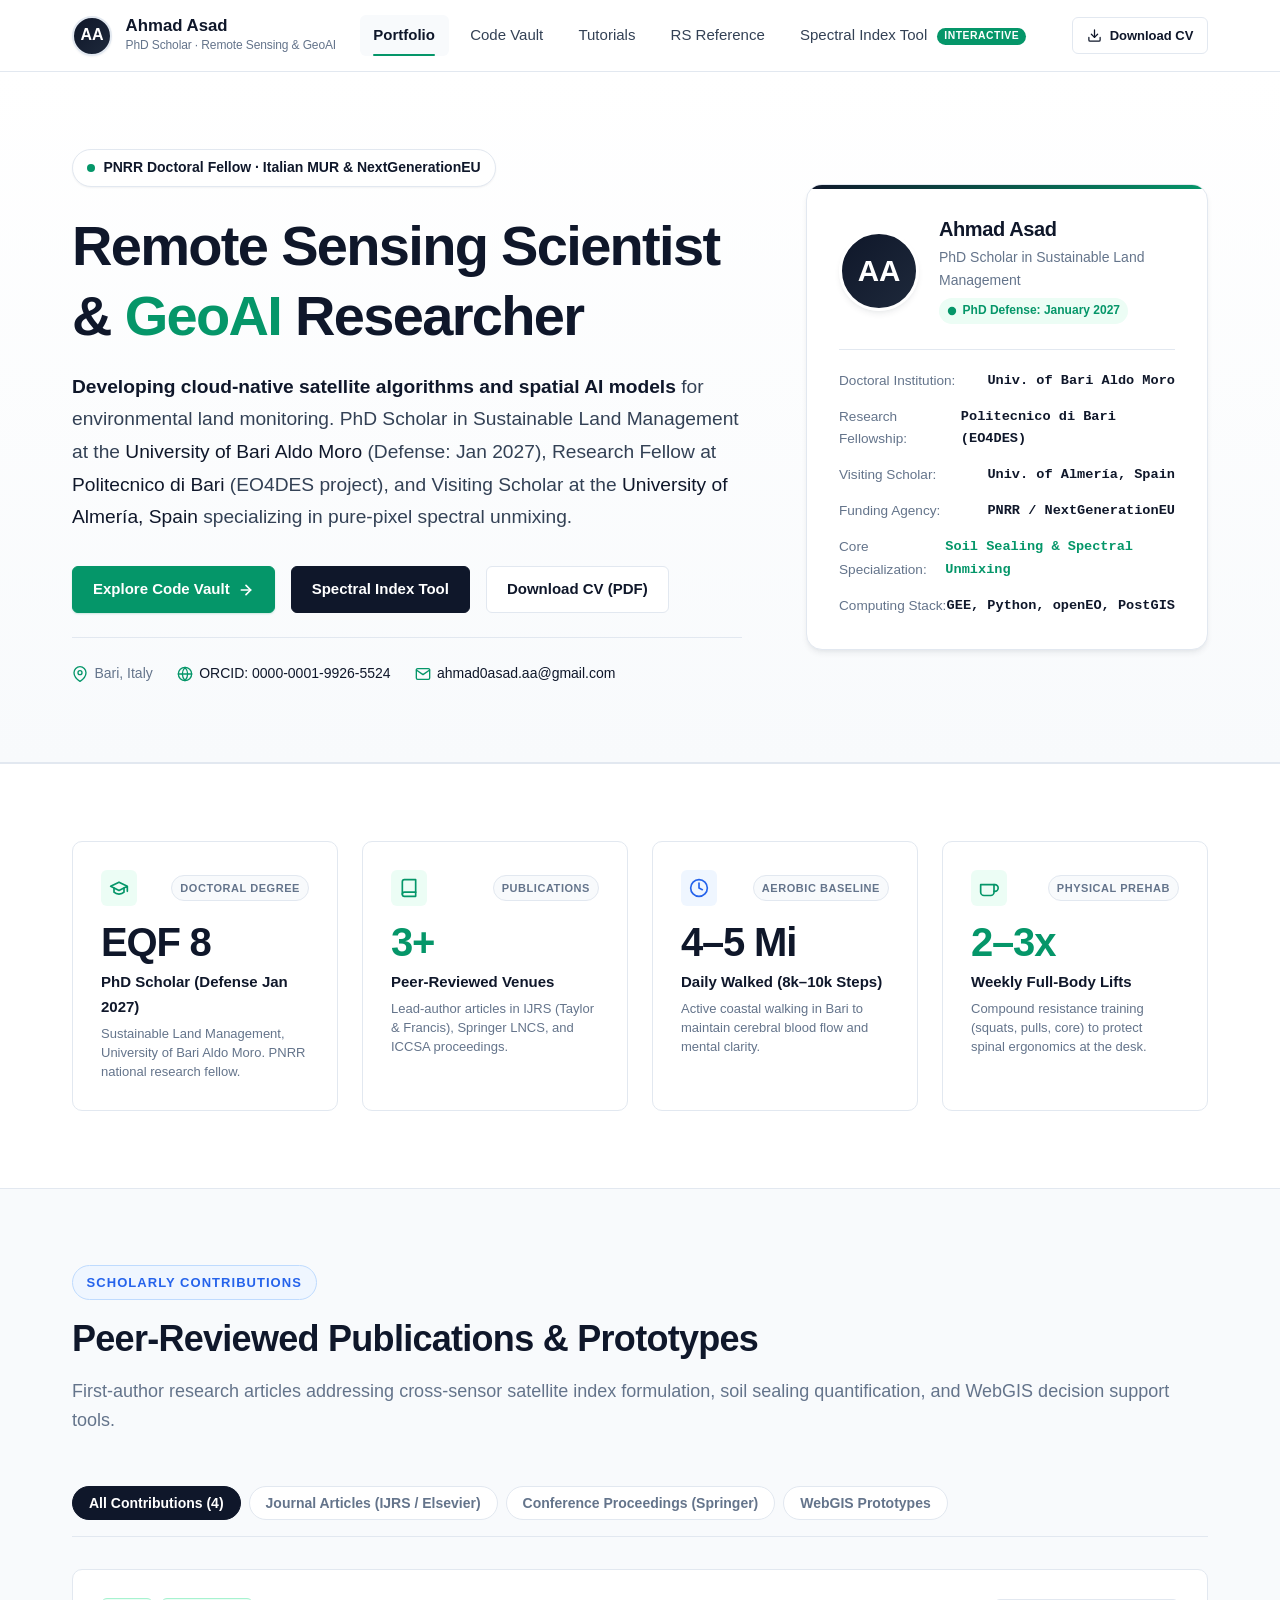
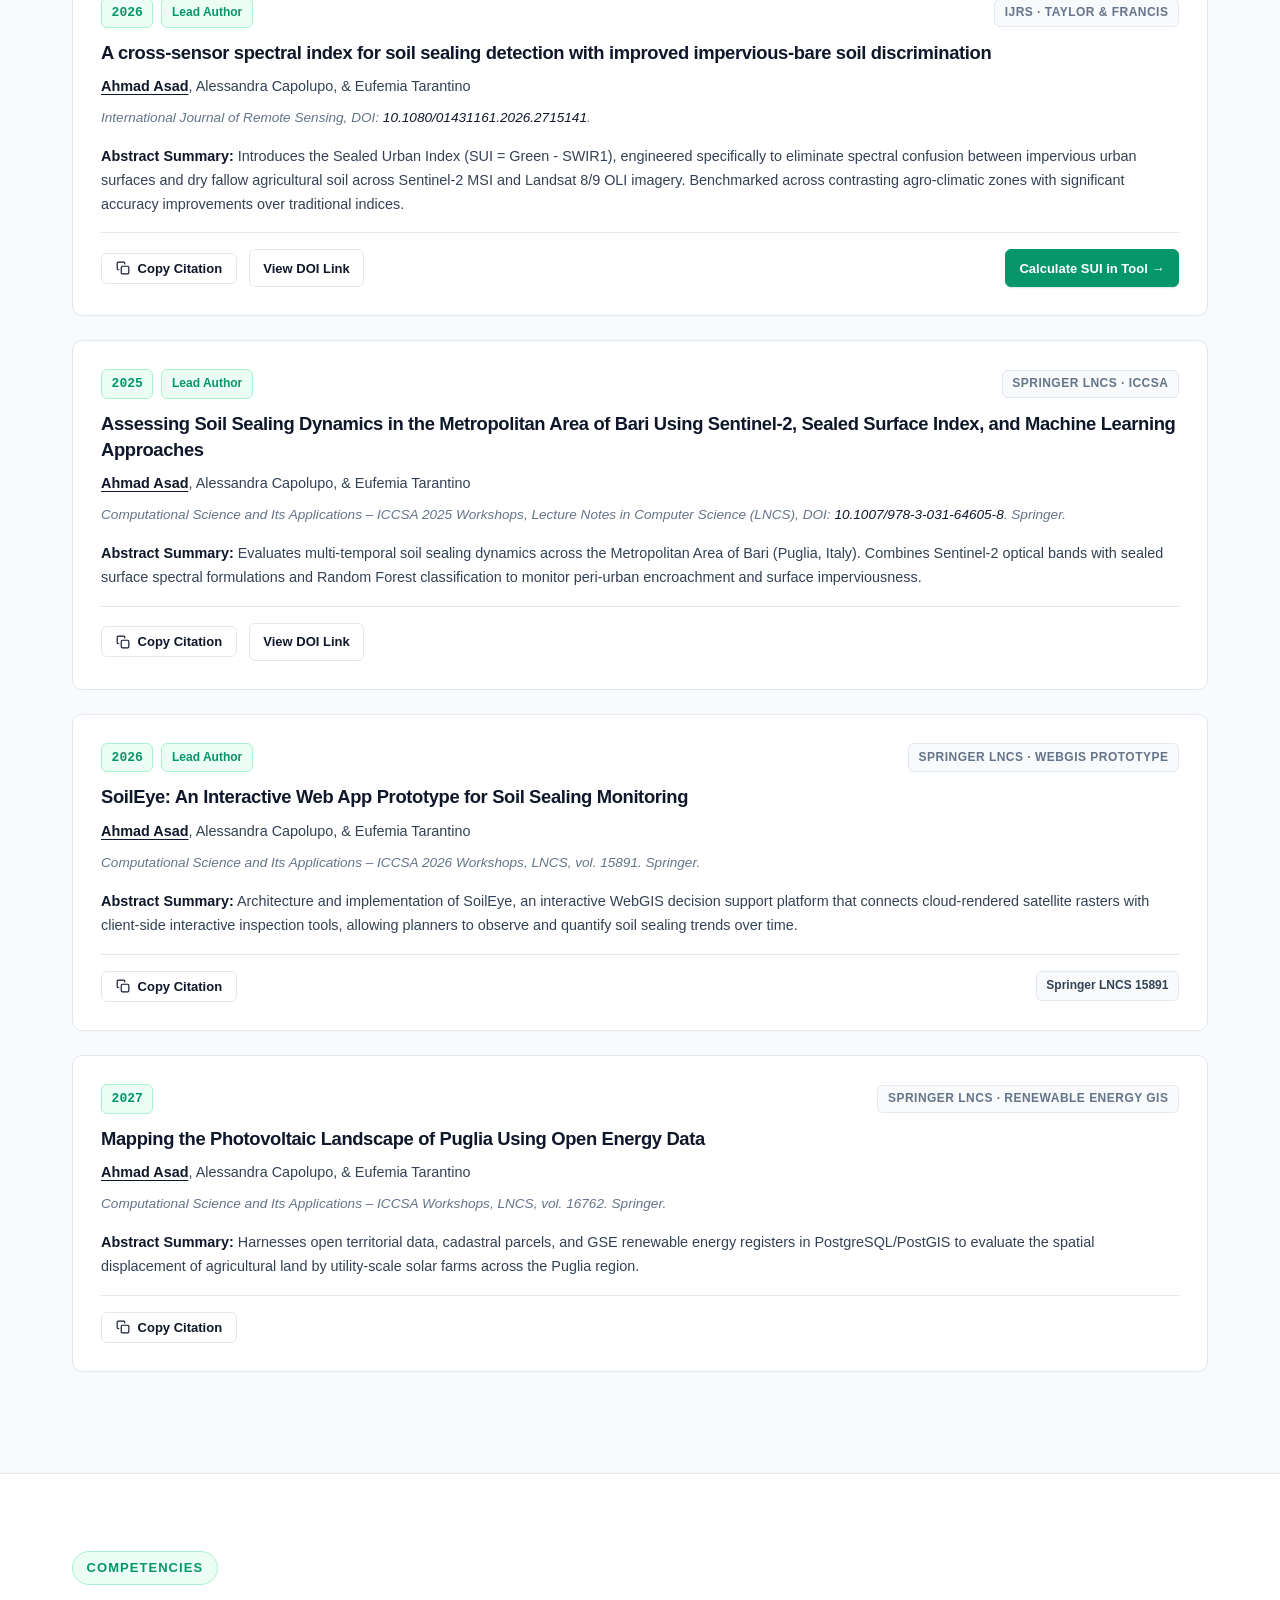
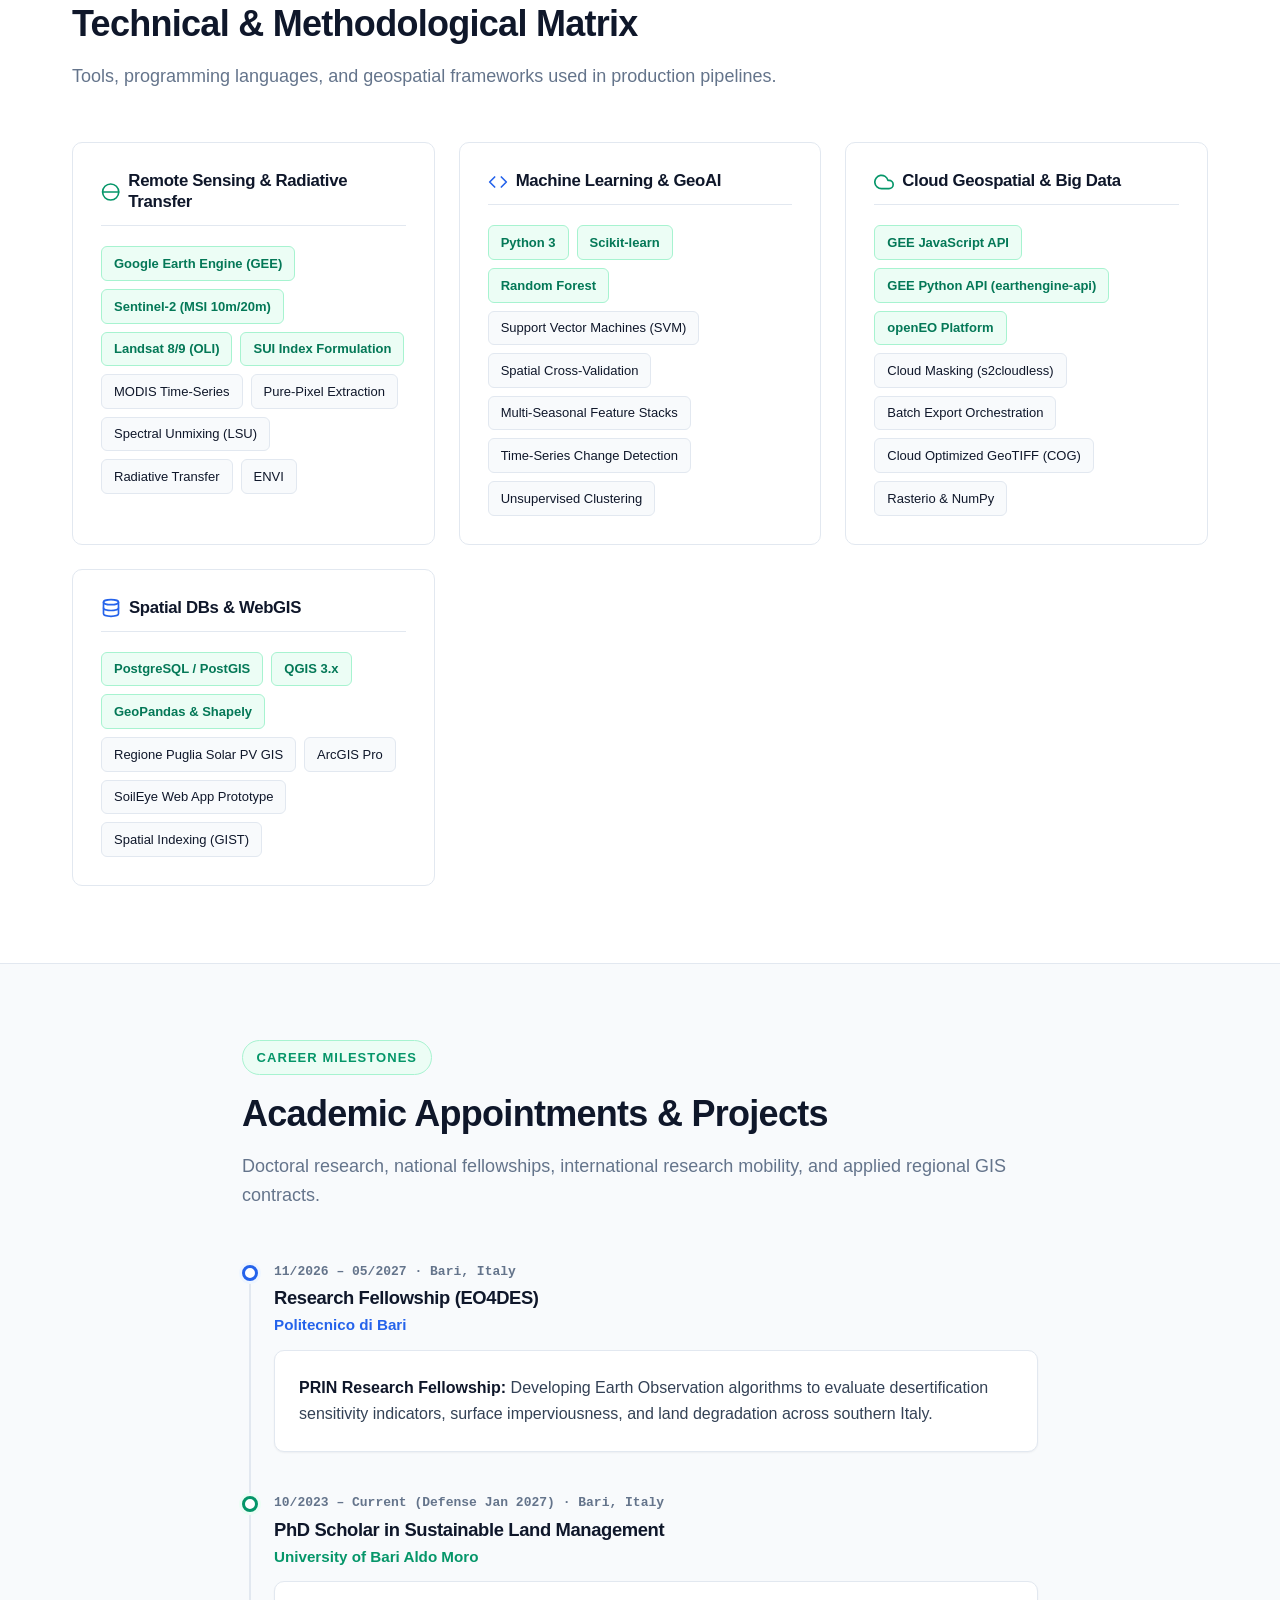
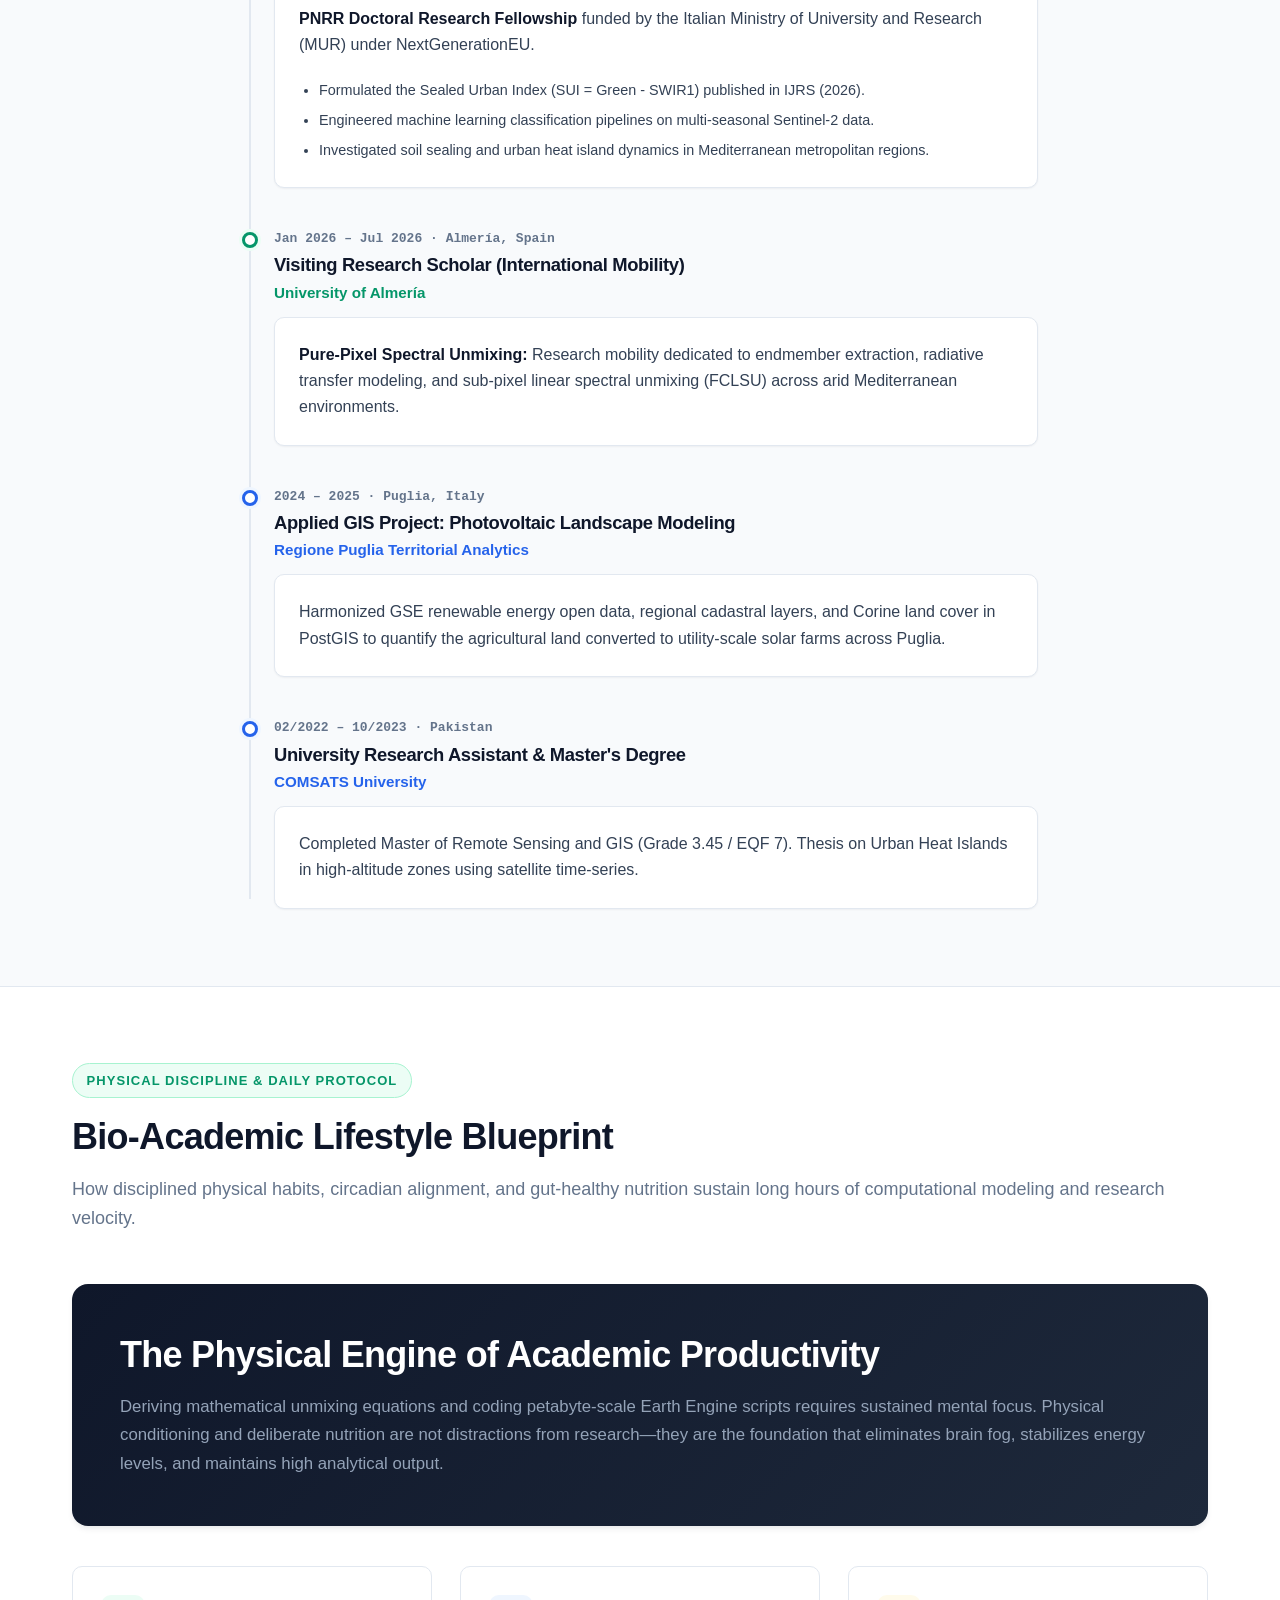
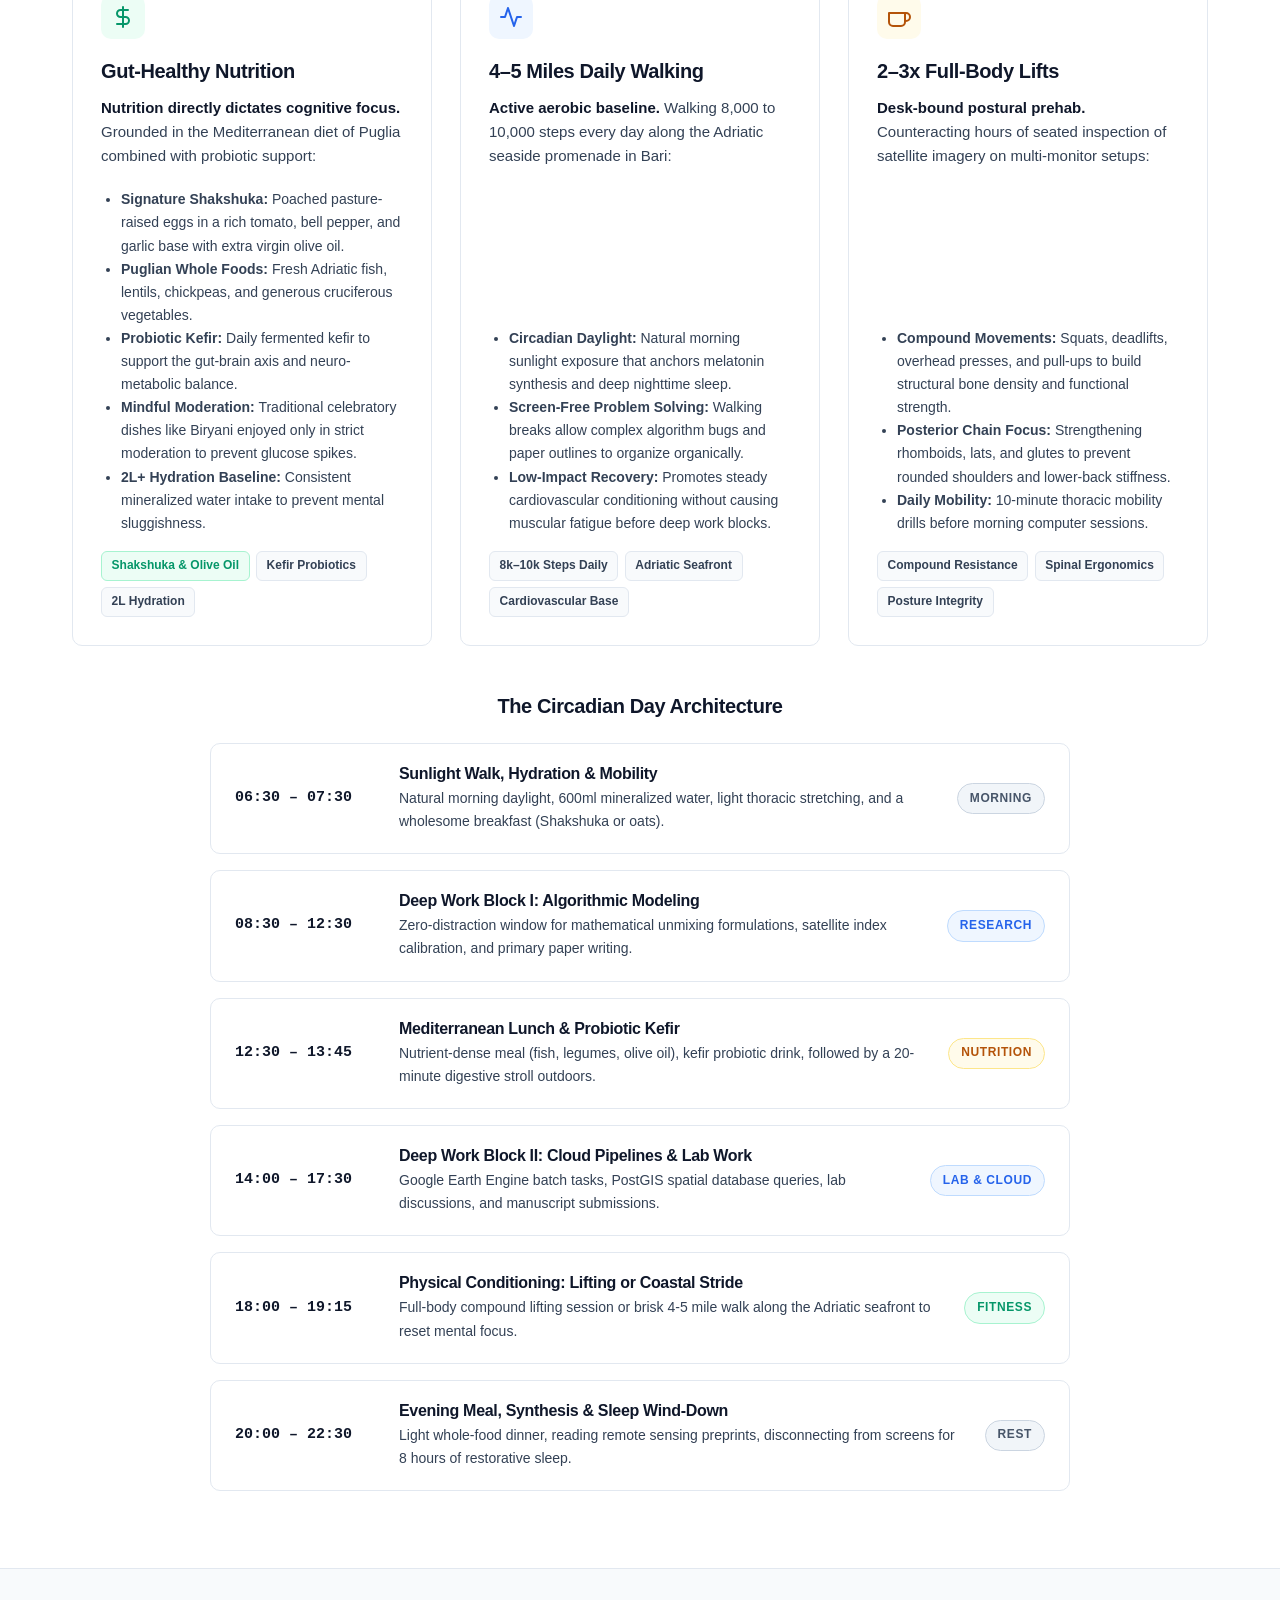
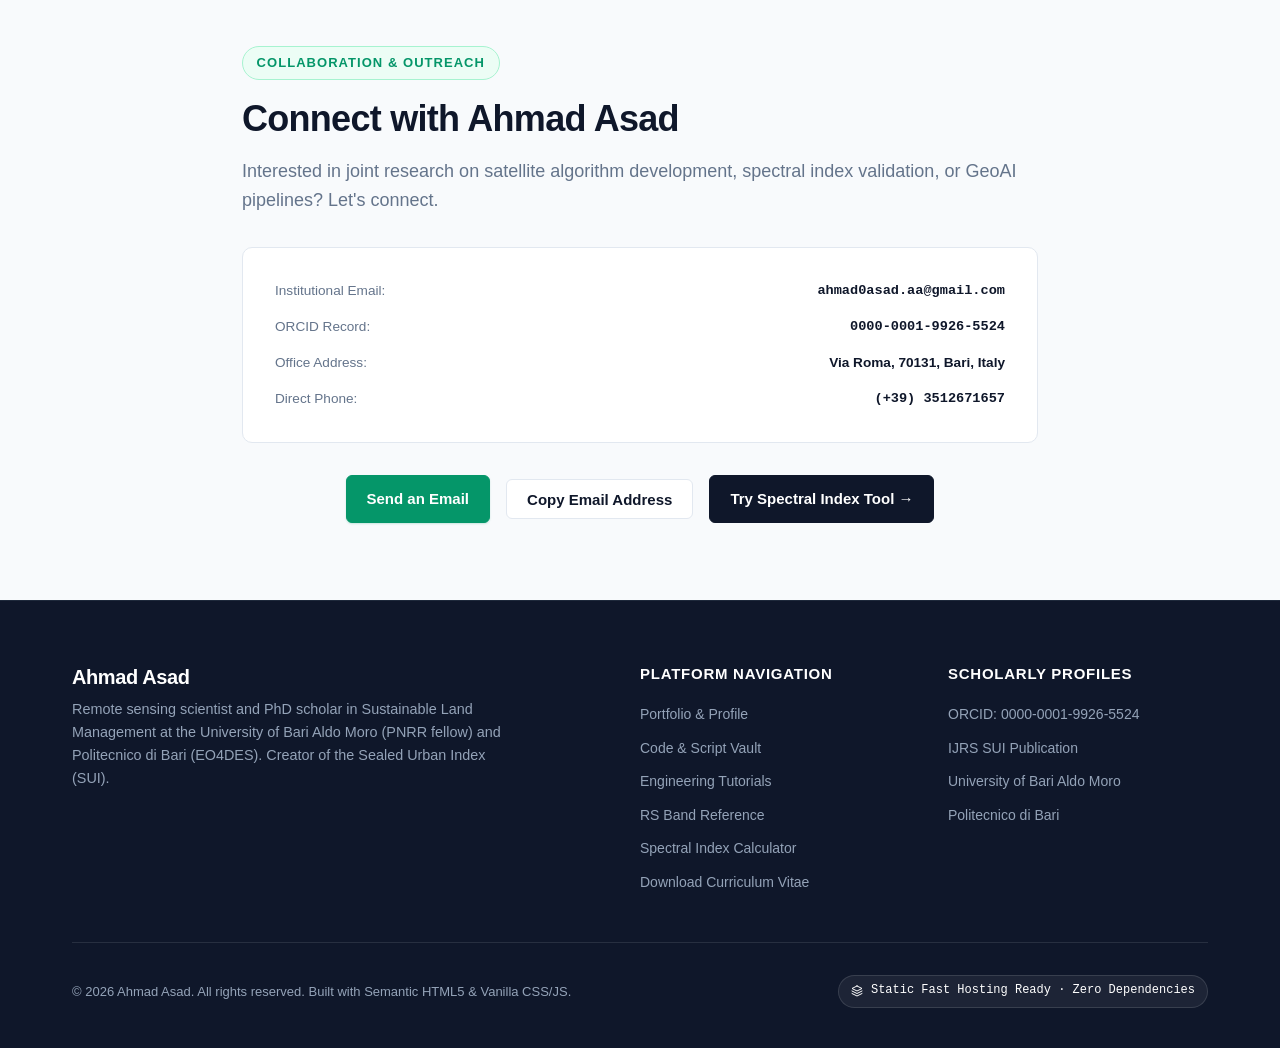
==== commit 5218b41d: "Add files via upload" ====
--- a/academic.html
+++ b/academic.html
@@ -2,687 +2,12 @@
 <html lang="en">
 <head>
   <meta charset="UTF-8">
-  <meta name="viewport" content="width=device-width, initial-scale=1.0">
-  <title>Academic &amp; Research | Ahmad Asad - Remote Sensing &amp; Machine Learning</title>
-  <meta name="description" content="Research themes, peer-reviewed publications, technical skill matrices, and academic timeline of Ahmad Asad, PhD Scholar in Sustainable Land Management.">
-  <meta name="keywords" content="Ahmad Asad Publications, Remote Sensing Research, Machine Learning, Soil Sealing, Google Earth Engine, Sentinel-2, Landsat, University of Bari, Politecnico di Bari">
-  <meta name="author" content="Ahmad Asad">
-
-  <link rel="stylesheet" href="css/style.css">
+  <meta http-equiv="refresh" content="0; url=index.html#research">
+  <link rel="canonical" href="index.html#research">
+  <title>Redirecting to Portfolio &amp; Research | Ahmad Asad</title>
 </head>
 <body>
-
-  <!-- ========================================================================
-       Sticky Navigation Bar
-       ======================================================================== -->
-  <header class="site-header">
-    <div class="container nav-container">
-      <a href="index.html" class="brand" aria-label="Ahmad Asad Homepage">
-        <div class="brand-avatar-mini">AA</div>
-        <div class="brand-info">
-          <span class="brand-name">Ahmad Asad</span>
-          <span class="brand-title">Remote Sensing &amp; Machine Learning · PhD Scholar</span>
-        </div>
-      </a>
-
-      <nav class="main-nav" id="mainNav" aria-label="Main Navigation">
-        <div class="nav-links">
-          <a href="index.html" class="nav-link">Overview</a>
-          <a href="academic.html" class="nav-link active" aria-current="page">Academic &amp; Research</a>
-          <a href="lifestyle.html" class="nav-link">Technical Work &amp; Lifestyle</a>
-        </div>
-        <div class="nav-cta">
-          <a href="assets/cv.pdf" class="btn btn-outline btn-sm" download="Ahmad_Asad_CV.pdf">
-            <svg width="15" height="15" viewBox="0 0 24 24" fill="none" stroke="currentColor" stroke-width="2" stroke-linecap="round" stroke-linejoin="round">
-              <path d="M21 15v4a2 2 0 0 1-2 2H5a2 2 0 0 1-2-2v-4"></path>
-              <polyline points="7 10 12 15 17 10"></polyline>
-              <line x1="12" y1="15" x2="12" y2="3"></line>
-            </svg>
-            Download CV
-          </a>
-        </div>
-      </nav>
-
-      <button class="mobile-menu-btn" id="mobileMenuBtn" aria-expanded="false" aria-label="Toggle navigation menu">
-        <span></span>
-        <span></span>
-        <span></span>
-      </button>
-    </div>
-  </header>
-
-  <main>
-    <!-- ======================================================================
-         Page Header
-         ====================================================================== -->
-    <section class="section" style="padding-bottom: 2rem; background: var(--color-bg); border-bottom: 1px solid var(--color-border);">
-      <div class="container">
-        <div class="section-tag blue-tag">Scholarly Profile</div>
-        <h1 style="margin-bottom: 1rem;">Research, Publications &amp; Technical Matrix</h1>
-        <p class="section-subtitle" style="max-width: 820px;">
-          Investigating multitemporal satellite optical data, sub-pixel radiative transfer, and cloud-native machine learning pipelines to address land degradation, soil sealing, and renewable energy territorial dynamics.
-        </p>
-      </div>
-    </section>
-
-    <!-- ======================================================================
-         Section 1: Research Domains & Scientific Pillars
-         ====================================================================== -->
-    <section class="section">
-      <div class="container">
-        <div class="section-header">
-          <div class="section-tag">Scientific Specializations</div>
-          <h2>Core Research Disciplines</h2>
-          <p class="section-subtitle">
-            Focused on bridging physical remote sensing principles with modern cloud geospatial architectures.
-          </p>
-        </div>
-
-        <div class="cards-grid-3">
-          
-          <!-- Discipline 1 -->
-          <div class="card">
-            <div class="card-header-icon">
-              <svg width="24" height="24" viewBox="0 0 24 24" fill="none" stroke="currentColor" stroke-width="2" stroke-linecap="round" stroke-linejoin="round">
-                <circle cx="12" cy="12" r="10"></circle>
-                <path d="M12 2a14.5 14.5 0 0 0 0 20 14.5 14.5 0 0 0 0-20"></path>
-                <path d="M2 12h20"></path>
-              </svg>
-            </div>
-            <h3 class="card-title">Satellite Remote Sensing &amp; Radiative Transfer</h3>
-            <p class="card-text">
-              Multi-sensor optical satellite integration combining <span class="lead-in">Sentinel-2 and Landsat</span>. Specializing in pure-pixel extraction, spectral index formulation, sub-pixel spectral unmixing, and radiometric normalization across contrasting agro-climatic landscapes.
-            </p>
-            <div class="card-tags">
-              <span class="tag">Sentinel-2 MSI</span>
-              <span class="tag">Landsat 8/9 OLI</span>
-              <span class="tag">Pure-Pixel Extraction</span>
-              <span class="tag">Spectral Unmixing</span>
-            </div>
-          </div>
-
-          <!-- Discipline 2 -->
-          <div class="card">
-            <div class="card-header-icon">
-              <svg width="24" height="24" viewBox="0 0 24 24" fill="none" stroke="currentColor" stroke-width="2" stroke-linecap="round" stroke-linejoin="round">
-                <polygon points="12 2 2 7 12 12 22 7 12 2"></polygon>
-                <polyline points="2 17 12 22 22 17"></polyline>
-                <polyline points="2 12 12 17 22 12"></polyline>
-              </svg>
-            </div>
-            <h3 class="card-title">Machine Learning &amp; Surface Monitoring</h3>
-            <p class="card-text">
-              Supervised and unsupervised classification pipelines tailored for multitemporal surface monitoring. Detecting subtle Land-Use/Land-Cover (LULC) changes, surface imperviousness, and urban boundary expansion.
-            </p>
-            <div class="card-tags">
-              <span class="tag accent-tag">Scikit-learn</span>
-              <span class="tag accent-tag">Random Forest</span>
-              <span class="tag">Multitemporal ML</span>
-              <span class="tag">Surface Imperviousness</span>
-            </div>
-          </div>
-
-          <!-- Discipline 3 -->
-          <div class="card">
-            <div class="card-header-icon">
-              <svg width="24" height="24" viewBox="0 0 24 24" fill="none" stroke="currentColor" stroke-width="2" stroke-linecap="round" stroke-linejoin="round">
-                <path d="M18 10h-1.26A8 8 0 1 0 9 20h9a5 5 0 0 0 0-10z"></path>
-              </svg>
-            </div>
-            <h3 class="card-title">Cloud Geospatial Computing</h3>
-            <p class="card-text">
-              Automated batch processing and big data satellite analysis with <span class="lead-in">Google Earth Engine (GEE API)</span> and <span class="lead-in">openEO</span>. Reducing computation time on multi-terabyte imagery collections.
-            </p>
-            <div class="card-tags">
-              <span class="tag">GEE Scripting</span>
-              <span class="tag">openEO Platform</span>
-              <span class="tag">Python Big Data</span>
-              <span class="tag">Time-Series Processing</span>
-            </div>
-          </div>
-
-          <!-- Discipline 4 -->
-          <div class="card">
-            <div class="card-header-icon">
-              <svg width="24" height="24" viewBox="0 0 24 24" fill="none" stroke="currentColor" stroke-width="2" stroke-linecap="round" stroke-linejoin="round">
-                <path d="M12 22s8-4 8-10V5l-8-3-8 3v7c0 6 8 10 8 10z"></path>
-              </svg>
-            </div>
-            <h3 class="card-title">Soil Sealing &amp; Land Degradation Analytics</h3>
-            <p class="card-text">
-              Developing novel satellite algorithms to detect artificial sealed surfaces, impervious soil caps, and Urban Heat Island (UHI) phenomena. Supporting evidence-based territorial planning and EU Green Deal objectives.
-            </p>
-            <div class="card-tags">
-              <span class="tag accent-tag">Soil Sealing Algorithm</span>
-              <span class="tag">UHI Analysis</span>
-              <span class="tag">PNRR Research</span>
-              <span class="tag">Land Degradation</span>
-            </div>
-          </div>
-
-          <!-- Discipline 5 -->
-          <div class="card">
-            <div class="card-header-icon">
-              <svg width="24" height="24" viewBox="0 0 24 24" fill="none" stroke="currentColor" stroke-width="2" stroke-linecap="round" stroke-linejoin="round">
-                <rect x="2" y="3" width="20" height="14" rx="2" ry="2"></rect>
-                <line x1="8" y1="21" x2="16" y2="21"></line>
-                <line x1="12" y1="17" x2="12" y2="21"></line>
-              </svg>
-            </div>
-            <h3 class="card-title">Geospatial Engineering &amp; WebGIS</h3>
-            <p class="card-text">
-              Enterprise spatial database administration using <span class="lead-in">SQL / PostGIS</span>, GeoPandas, and Rasterio. Rapid prototyping of interactive WebGIS dashboards such as <span class="lead-in">SoilEye</span> for environmental monitoring.
-            </p>
-            <div class="card-tags">
-              <span class="tag">PostGIS / PostgreSQL</span>
-              <span class="tag">GeoPandas / Rasterio</span>
-              <span class="tag">SoilEye Prototype</span>
-              <span class="tag">Interactive WebGIS</span>
-            </div>
-          </div>
-
-          <!-- Discipline 6 -->
-          <div class="card">
-            <div class="card-header-icon">
-              <svg width="24" height="24" viewBox="0 0 24 24" fill="none" stroke="currentColor" stroke-width="2" stroke-linecap="round" stroke-linejoin="round">
-                <circle cx="12" cy="12" r="5"></circle>
-                <line x1="12" y1="1" x2="12" y2="3"></line>
-                <line x1="12" y1="21" x2="12" y2="23"></line>
-                <line x1="4.22" y1="4.22" x2="5.64" y2="5.64"></line>
-                <line x1="18.36" y1="18.36" x2="19.78" y2="19.78"></line>
-                <line x1="1" y1="12" x2="3" y2="12"></line>
-                <line x1="21" y1="12" x2="23" y2="12"></line>
-                <line x1="4.22" y1="19.78" x2="5.64" y2="18.36"></line>
-                <line x1="18.36" y1="5.64" x2="19.78" y2="4.22"></line>
-              </svg>
-            </div>
-            <h3 class="card-title">Applied Energy &amp; Territorial Modeling</h3>
-            <p class="card-text">
-              Photovoltaic landscape mapping across Mediterranean territories (Puglia region) utilizing open energy datasets, cadastral layers, and high-resolution spatial models.
-            </p>
-            <div class="card-tags">
-              <span class="tag">Solar Mapping</span>
-              <span class="tag">Open Energy Data</span>
-              <span class="tag">Puglia Region</span>
-              <span class="tag">Territorial Planning</span>
-            </div>
-          </div>
-
-        </div>
-      </div>
-    </section>
-
-    <!-- ======================================================================
-         Section 2: Peer-Reviewed Publications & Working Papers
-         ====================================================================== -->
-    <section class="section section-alt" id="publications">
-      <div class="container">
-        <div class="section-header">
-          <div class="section-tag blue-tag">Scientific Output</div>
-          <h2>Peer-Reviewed Publications</h2>
-          <p class="section-subtitle">
-            First-author journal articles and computational workshop proceedings indexed in major scientific databases.
-          </p>
-        </div>
-
-        <!-- Filter Bar -->
-        <div class="filter-bar" role="toolbar" aria-label="Publication Categories">
-          <button class="filter-btn active" data-filter="all">All Publications (3)</button>
-          <button class="filter-btn" data-filter="journal">Journal Articles (Elsevier)</button>
-          <button class="filter-btn" data-filter="conference">Conference Proceedings (Springer)</button>
-          <button class="filter-btn" data-filter="prototype">WebGIS &amp; Prototypes</button>
-        </div>
-
-        <!-- Publication 1 -->
-        <article class="publication-card" data-category="journal">
-          <div class="pub-meta-top">
-            <div style="display: flex; gap: 0.5rem; align-items: center;">
-              <span class="pub-year">2026</span>
-              <span class="tag accent-tag">First Author</span>
-            </div>
-            <span class="pub-venue-badge">Elsevier · Journal Article</span>
-          </div>
-
-          <h3 class="pub-title">
-            A multitemporal Sentinel-2 framework leveraging machine learning for urban sealing detection across climatic regions
-          </h3>
-
-          <p class="pub-authors">
-            <strong>Ahmad Asad</strong>, Alessandra Capolupo, &amp; Eufemia Tarantino
-          </p>
-
-          <p class="pub-citation">
-            <em>Remote Sensing Applications: Society and Environment</em>, Volume 43, Article 102231. Publisher: Elsevier.
-          </p>
-
-          <p style="font-size: 0.9rem; color: var(--color-primary-muted); margin-bottom: 1rem;">
-            <span class="lead-in">Abstract Summary:</span> Proposes an automated framework utilizing multitemporal Sentinel-2 optical imagery and machine learning classification to map impervious surface expansion. Validated across contrasting climatic regions to benchmark resilience against spectral confusion in heterogeneous landscapes.
-          </p>
-
-          <div class="pub-actions">
-            <button class="btn btn-outline btn-sm" data-copy-citation="Asad, A., Capolupo, A., & Tarantino, E. (2026). A multitemporal Sentinel-2 framework leveraging machine learning for urban sealing detection across climatic regions. Remote Sensing Applications: Society and Environment, Volume 43, 102231. Elsevier.">
-              <svg width="14" height="14" viewBox="0 0 24 24" fill="none" stroke="currentColor" stroke-width="2" stroke-linecap="round" stroke-linejoin="round">
-                <rect x="9" y="9" width="13" height="13" rx="2" ry="2"></rect>
-                <path d="M5 15H4a2 2 0 0 1-2-2V4a2 2 0 0 1 2-2h9a2 2 0 0 1 2 2v1"></path>
-              </svg>
-              Copy Citation
-            </button>
-            <a href="https://orcid.org/0000-0001-9926-5524" target="_blank" rel="noopener noreferrer" class="btn btn-outline btn-sm">
-              Verify on ORCID
-            </a>
-            <span class="tag" style="margin-left: auto;">Elsevier RSASE</span>
-          </div>
-        </article>
-
-        <!-- Publication 2 -->
-        <article class="publication-card" data-category="conference">
-          <div class="pub-meta-top">
-            <div style="display: flex; gap: 0.5rem; align-items: center;">
-              <span class="pub-year">2027</span>
-              <span class="tag accent-tag">First Author</span>
-            </div>
-            <span class="pub-venue-badge">Springer LNCS · Conference Workshop</span>
-          </div>
-
-          <h3 class="pub-title">
-            Mapping the Photovoltaic Landscape of Puglia Using Open Energy Data
-          </h3>
-
-          <p class="pub-authors">
-            <strong>Ahmad Asad</strong>, Alessandra Capolupo, &amp; Eufemia Tarantino
-          </p>
-
-          <p class="pub-citation">
-            <em>Computational Science and Its Applications – ICCSA 2026 Workshops</em>, Lecture Notes in Computer Science (LNCS), volume 16762. Publisher: Springer.
-          </p>
-
-          <p style="font-size: 0.9rem; color: var(--color-primary-muted); margin-bottom: 1rem;">
-            <span class="lead-in">Abstract Summary:</span> Harnessing open territorial and open energy datasets to map photovoltaic installations across Puglia, Italy. Combines spatial databases and geospatial algorithms to analyze agricultural land transition into renewable energy farms.
-          </p>
-
-          <div class="pub-actions">
-            <button class="btn btn-outline btn-sm" data-copy-citation="Asad, A., Capolupo, A., & Tarantino, E. (2027). Mapping the Photovoltaic Landscape of Puglia Using Open Energy Data. Computational Science and Its Applications – ICCSA 2026 Workshops, LNCS, volume 16762. Springer.">
-              <svg width="14" height="14" viewBox="0 0 24 24" fill="none" stroke="currentColor" stroke-width="2" stroke-linecap="round" stroke-linejoin="round">
-                <rect x="9" y="9" width="13" height="13" rx="2" ry="2"></rect>
-                <path d="M5 15H4a2 2 0 0 1-2-2V4a2 2 0 0 1 2-2h9a2 2 0 0 1 2 2v1"></path>
-              </svg>
-              Copy Citation
-            </button>
-            <a href="https://orcid.org/0000-0001-9926-5524" target="_blank" rel="noopener noreferrer" class="btn btn-outline btn-sm">
-              Verify on ORCID
-            </a>
-            <span class="tag" style="margin-left: auto;">Springer LNCS 16762</span>
-          </div>
-        </article>
-
-        <!-- Publication 3 -->
-        <article class="publication-card" data-category="conference prototype">
-          <div class="pub-meta-top">
-            <div style="display: flex; gap: 0.5rem; align-items: center;">
-              <span class="pub-year">2026</span>
-              <span class="tag accent-tag">First Author</span>
-            </div>
-            <span class="pub-venue-badge">Springer LNCS · WebGIS Prototype</span>
-          </div>
-
-          <h3 class="pub-title">
-            SoilEye: An Interactive Web App Prototype for Soil Sealing Monitoring
-          </h3>
-
-          <p class="pub-authors">
-            <strong>Ahmad Asad</strong>, Alessandra Capolupo, &amp; Eufemia Tarantino
-          </p>
-
-          <p class="pub-citation">
-            <em>Computational Science and Its Applications – ICCSA 2026 Workshops</em>, Lecture Notes in Computer Science (LNCS), volume 15891. Publisher: Springer.
-          </p>
-
-          <p style="font-size: 0.9rem; color: var(--color-primary-muted); margin-bottom: 1rem;">
-            <span class="lead-in">Abstract Summary:</span> Architectural blueprint and implementation of SoilEye, an interactive web application designed for environmental monitoring practitioners to observe, quantify, and visualize soil sealing trends through cloud-backed APIs.
-          </p>
-
-          <div class="pub-actions">
-            <button class="btn btn-outline btn-sm" data-copy-citation="Asad, A., Capolupo, A., & Tarantino, E. (2026). SoilEye: An Interactive Web App Prototype for Soil Sealing Monitoring. Computational Science and Its Applications – ICCSA 2026 Workshops, LNCS, volume 15891. Springer.">
-              <svg width="14" height="14" viewBox="0 0 24 24" fill="none" stroke="currentColor" stroke-width="2" stroke-linecap="round" stroke-linejoin="round">
-                <rect x="9" y="9" width="13" height="13" rx="2" ry="2"></rect>
-                <path d="M5 15H4a2 2 0 0 1-2-2V4a2 2 0 0 1 2-2h9a2 2 0 0 1 2 2v1"></path>
-              </svg>
-              Copy Citation
-            </button>
-            <a href="https://orcid.org/0000-0001-9926-5524" target="_blank" rel="noopener noreferrer" class="btn btn-outline btn-sm">
-              Verify on ORCID
-            </a>
-            <span class="tag" style="margin-left: auto;">Springer LNCS 15891</span>
-          </div>
-        </article>
-
-      </div>
-    </section>
-
-    <!-- ======================================================================
-         Section 3: Technical Skills Matrix
-         ====================================================================== -->
-    <section class="section">
-      <div class="container">
-        <div class="section-header">
-          <div class="section-tag">Competencies</div>
-          <h2>Technical &amp; Methodological Matrix</h2>
-          <p class="section-subtitle">
-            Tools, programming languages, and geospatial frameworks used in production pipelines.
-          </p>
-        </div>
-
-        <div class="skills-matrix">
-          
-          <!-- Category 1 -->
-          <div class="skill-category-card">
-            <h3 class="skill-category-title">
-              <svg width="20" height="20" viewBox="0 0 24 24" fill="none" stroke="currentColor" stroke-width="2" stroke-linecap="round" stroke-linejoin="round" style="color: var(--color-accent);">
-                <circle cx="12" cy="12" r="10"></circle>
-                <path d="M2 12h20"></path>
-              </svg>
-              Remote Sensing &amp; Sensors
-            </h3>
-            <div class="skill-pills">
-              <span class="skill-pill featured">Google Earth Engine</span>
-              <span class="skill-pill featured">Sentinel-2 (MSI)</span>
-              <span class="skill-pill featured">Landsat 8/9 (OLI)</span>
-              <span class="skill-pill">MODIS Time-Series</span>
-              <span class="skill-pill">openEO</span>
-              <span class="skill-pill">Pure-Pixel Extraction</span>
-              <span class="skill-pill">Spectral Unmixing</span>
-              <span class="skill-pill">Radiative Transfer</span>
-              <span class="skill-pill">Spectral Indices (NDVI, NDBI)</span>
-              <span class="skill-pill">ENVI</span>
-            </div>
-          </div>
-
-          <!-- Category 2 -->
-          <div class="skill-category-card">
-            <h3 class="skill-category-title">
-              <svg width="20" height="20" viewBox="0 0 24 24" fill="none" stroke="currentColor" stroke-width="2" stroke-linecap="round" stroke-linejoin="round" style="color: var(--color-blue);">
-                <polyline points="16 18 22 12 16 6"></polyline>
-                <polyline points="8 6 2 12 8 18"></polyline>
-              </svg>
-              Programming &amp; Machine Learning
-            </h3>
-            <div class="skill-pills">
-              <span class="skill-pill featured">Python</span>
-              <span class="skill-pill featured">Scikit-learn</span>
-              <span class="skill-pill featured">GeoPandas</span>
-              <span class="skill-pill">Rasterio</span>
-              <span class="skill-pill">JavaScript (GEE API)</span>
-              <span class="skill-pill">R Programming</span>
-              <span class="skill-pill">Random Forest / SVM</span>
-              <span class="skill-pill">Unsupervised Clustering</span>
-              <span class="skill-pill">Automated Batch Pipelines</span>
-            </div>
-          </div>
-
-          <!-- Category 3 -->
-          <div class="skill-category-card">
-            <h3 class="skill-category-title">
-              <svg width="20" height="20" viewBox="0 0 24 24" fill="none" stroke="currentColor" stroke-width="2" stroke-linecap="round" stroke-linejoin="round" style="color: var(--color-accent);">
-                <ellipse cx="12" cy="5" rx="9" ry="3"></ellipse>
-                <path d="M21 12c0 1.66-4 3-9 3s-9-1.34-9-3"></path>
-                <path d="M3 5v14c0 1.66 4 3 9 3s9-1.34 9-3V5"></path>
-              </svg>
-              Spatial DBs &amp; GIS
-            </h3>
-            <div class="skill-pills">
-              <span class="skill-pill featured">PostgreSQL / PostGIS</span>
-              <span class="skill-pill featured">QGIS</span>
-              <span class="skill-pill">ArcGIS Pro</span>
-              <span class="skill-pill">GeoDa (Spatial Stats)</span>
-              <span class="skill-pill">SQL Spatial Queries</span>
-              <span class="skill-pill">Interactive WebGIS</span>
-              <span class="skill-pill">Geospatial Data Modeling</span>
-            </div>
-          </div>
-
-          <!-- Category 4 -->
-          <div class="skill-category-card">
-            <h3 class="skill-category-title">
-              <svg width="20" height="20" viewBox="0 0 24 24" fill="none" stroke="currentColor" stroke-width="2" stroke-linecap="round" stroke-linejoin="round" style="color: var(--color-blue);">
-                <circle cx="12" cy="12" r="10"></circle>
-                <line x1="2" y1="12" x2="22" y2="12"></line>
-                <path d="M12 2a15.3 15.3 0 0 1 4 10 15.3 15.3 0 0 1-4 10 15.3 15.3 0 0 1-4-10 15.3 15.3 0 0 1 4-10z"></path>
-              </svg>
-              Languages &amp; Communication
-            </h3>
-            <div class="skill-pills">
-              <span class="skill-pill featured">English (C1/C2 Proficient)</span>
-              <span class="skill-pill">Italian (A2 Independent)</span>
-              <span class="skill-pill">Urdu (Native)</span>
-              <span class="skill-pill">Technical Writing (4+ yrs)</span>
-              <span class="skill-pill">Peer Reviewing</span>
-              <span class="skill-pill">Academic Presentations</span>
-            </div>
-          </div>
-
-        </div>
-      </div>
-    </section>
-
-    <!-- ======================================================================
-         Section 4: Academic Journey & Work Experience Timeline
-         ====================================================================== -->
-    <section class="section section-alt">
-      <div class="container container-narrow">
-        <div class="section-header">
-          <div class="section-tag">Career Path</div>
-          <h2>Academic &amp; Professional Trajectory</h2>
-          <p class="section-subtitle">
-            Fellowships, doctoral research, and international scientific appointments.
-          </p>
-        </div>
-
-        <div class="timeline">
-          
-          <!-- Experience 1 -->
-          <div class="timeline-item">
-            <div class="timeline-marker blue"></div>
-            <div class="timeline-date">11/2026 – 05/02/2027 · Bari, Italy</div>
-            <h3 class="timeline-title">Research Fellowship (EO4DES)</h3>
-            <div class="timeline-org blue">Politecnico di Bari</div>
-            <div class="timeline-content">
-              <p>
-                <span class="lead-in">PRIN Research Fellowship</span> focused on Earth Observation for Desertification and Land Degradation (EO4DES). Integrating high-resolution satellite time series to evaluate environmental sensitivity indicators.
-              </p>
-            </div>
-          </div>
-
-          <!-- Experience 2 -->
-          <div class="timeline-item">
-            <div class="timeline-marker"></div>
-            <div class="timeline-date">21/10/2023 – Current · Bari, Italy</div>
-            <h3 class="timeline-title">Doctor of Philosophy (PhD) Scholar</h3>
-            <div class="timeline-org">University of Bari Aldo Moro</div>
-            <div class="timeline-content">
-              <p>
-                <span class="lead-in">PNRR Doctoral Research Fellowship</span> funded by the Italian Ministry of University and Research (MUR) under NextGenerationEU.
-              </p>
-              <ul>
-                <li>Development of novel algorithms using Sentinel-2 and Landsat imagery to detect and quantify sealed surfaces.</li>
-                <li>Leveraging machine learning pipelines to advance soil sealing detection accuracy across varied agro-climatic zones.</li>
-                <li>Observing long-term climatic changes linked to urbanization, LULC dynamics, and surface energy balance.</li>
-              </ul>
-            </div>
-          </div>
-
-          <!-- Experience 3 -->
-          <div class="timeline-item">
-            <div class="timeline-marker"></div>
-            <div class="timeline-date">Jan 2026 – Jul 2026 · Almería, Spain</div>
-            <h3 class="timeline-title">Visiting Research Scholar (International Mobility)</h3>
-            <div class="timeline-org">University of Almería</div>
-            <div class="timeline-content">
-              <p>
-                <span class="lead-in">Pure-Pixel Spectral Analysis:</span> International research mobility focused on spectral unmixing workflows, endmember extraction, and radiative transfer validation across Mediterranean arid and semi-arid terrain.
-              </p>
-            </div>
-          </div>
-
-          <!-- Experience 4 -->
-          <div class="timeline-item">
-            <div class="timeline-marker blue"></div>
-            <div class="timeline-date">02/02/2022 – 10/10/2023 · Pakistan</div>
-            <h3 class="timeline-title">University Research Assistant</h3>
-            <div class="timeline-org blue">COMSATS University</div>
-            <div class="timeline-content">
-              <p>
-                Conducted spatial analysis on environmental degradation, climate change indicators, and satellite-based urban temperature dynamics. Prepared analytical datasets for international joint ventures.
-              </p>
-            </div>
-          </div>
-
-          <!-- Experience 5 -->
-          <div class="timeline-item">
-            <div class="timeline-marker blue"></div>
-            <div class="timeline-date">01/01/2019 – 01/09/2023 · Pakistan</div>
-            <h3 class="timeline-title">Technical Writer</h3>
-            <div class="timeline-org blue">Cloud Innovator Solutions</div>
-            <div class="timeline-content">
-              <p>
-                Authored clear technical specifications, system architecture documents, and data workflows for cloud computing and enterprise applications.
-              </p>
-            </div>
-          </div>
-
-        </div>
-      </div>
-    </section>
-
-    <!-- ======================================================================
-         Section 5: Education & Honours
-         ====================================================================== -->
-    <section class="section">
-      <div class="container">
-        <div class="cards-grid-2">
-          
-          <!-- Education Column -->
-          <div class="card">
-            <h3 class="card-title" style="margin-bottom: 1.5rem; display: flex; align-items: center; gap: 0.5rem;">
-              <svg width="22" height="22" viewBox="0 0 24 24" fill="none" stroke="currentColor" stroke-width="2" stroke-linecap="round" stroke-linejoin="round" style="color: var(--color-primary);">
-                <path d="M22 10v6M2 10l10-5 10 5-10 5z"></path>
-                <path d="M6 12v5c3 3 9 3 12 0v-5"></path>
-              </svg>
-              Academic Degrees
-            </h3>
-
-            <div style="margin-bottom: 1.5rem; padding-bottom: 1.5rem; border-bottom: 1px solid var(--color-border);">
-              <span class="tag accent-tag" style="margin-bottom: 0.5rem; display: inline-block;">EQF Level 8</span>
-              <h4 style="font-size: 1.05rem; margin-bottom: 0.25rem;">Doctor of Philosophy (PhD) in Sustainable Land Management</h4>
-              <p style="font-size: 0.875rem; color: var(--color-text-subtle); margin-bottom: 0.5rem;">
-                University of Bari Aldo Moro, Italy (2023 – Present)
-              </p>
-              <p style="font-size: 0.85rem; color: var(--color-primary-muted);">
-                Specialization in satellite remote sensing, radiative transfer, and machine learning models for environmental land degradation.
-              </p>
-            </div>
-
-            <div>
-              <span class="tag" style="margin-bottom: 0.5rem; display: inline-block;">EQF Level 7 · Final Grade 3.45</span>
-              <h4 style="font-size: 1.05rem; margin-bottom: 0.25rem;">Master of Remote Sensing and GIS</h4>
-              <p style="font-size: 0.875rem; color: var(--color-text-subtle); margin-bottom: 0.5rem;">
-                COMSATS University, Pakistan (2019 – 2022)
-              </p>
-              <p style="font-size: 0.85rem; color: var(--color-primary-muted);">
-                <strong>Thesis:</strong> Analysis of Urban Heat Islands in High Altitude Areas of Pakistan using satellite time-series.
-              </p>
-            </div>
-          </div>
-
-          <!-- Honours & Awards Column -->
-          <div class="card">
-            <h3 class="card-title" style="margin-bottom: 1.5rem; display: flex; align-items: center; gap: 0.5rem;">
-              <svg width="22" height="22" viewBox="0 0 24 24" fill="none" stroke="currentColor" stroke-width="2" stroke-linecap="round" stroke-linejoin="round" style="color: var(--color-accent);">
-                <circle cx="12" cy="8" r="7"></circle>
-                <polyline points="8.21 13.89 7 23 12 20 17 23 15.79 13.88"></polyline>
-              </svg>
-              Grants, Fellowships &amp; Honours
-            </h3>
-
-            <div style="margin-bottom: 1.5rem; padding-bottom: 1.5rem; border-bottom: 1px solid var(--color-border);">
-              <span class="pub-year" style="margin-bottom: 0.5rem; display: inline-block;">2023 – Present</span>
-              <h4 style="font-size: 1.05rem; margin-bottom: 0.25rem;">PNRR Doctoral Research Fellowship</h4>
-              <p style="font-size: 0.875rem; color: var(--color-text-subtle); margin-bottom: 0.5rem;">
-                Italian Ministry of University and Research (MUR) / NextGenerationEU
-              </p>
-              <p style="font-size: 0.85rem; color: var(--color-primary-muted);">
-                Competitive national research funding awarded to advance European soil health and environmental degradation monitoring.
-              </p>
-            </div>
-
-            <div>
-              <span class="pub-year" style="margin-bottom: 0.5rem; display: inline-block;">2026 – 2027</span>
-              <h4 style="font-size: 1.05rem; margin-bottom: 0.25rem;">PRIN Research Fellowship (EO4DES)</h4>
-              <p style="font-size: 0.875rem; color: var(--color-text-subtle); margin-bottom: 0.5rem;">
-                Politecnico di Bari, Italy
-              </p>
-              <p style="font-size: 0.85rem; color: var(--color-primary-muted);">
-                National research fellowship focused on Earth observation tools for desertification and degraded landscape assessment.
-              </p>
-            </div>
-          </div>
-
-        </div>
-      </div>
-    </section>
-  </main>
-
-  <!-- ========================================================================
-       Footer
-       ======================================================================== -->
-  <footer class="site-footer">
-    <div class="container">
-      <div class="footer-grid">
-        <div class="footer-brand">
-          <h3>Ahmad Asad</h3>
-          <p>
-            PhD Scholar in Sustainable Land Management (Univ. of Bari Aldo Moro &amp; Politecnico di Bari). Developing robust satellite algorithms and machine learning pipelines.
-          </p>
-        </div>
-
-        <div class="footer-col">
-          <h4>Navigation</h4>
-          <div class="footer-links">
-            <a href="index.html">Overview &amp; Home</a>
-            <a href="academic.html">Research &amp; Publications</a>
-            <a href="lifestyle.html">Technical Work &amp; Lifestyle</a>
-            <a href="assets/cv.pdf" download="Ahmad_Asad_CV.pdf">Download Curriculum Vitae</a>
-          </div>
-        </div>
-
-        <div class="footer-col">
-          <h4>Academic Verification</h4>
-          <div class="footer-links">
-            <a href="https://orcid.org/0000-0001-9926-5524" target="_blank" rel="noopener noreferrer">ORCID: 0000-0001-9926-5524</a>
-            <a href="mailto:ahmad0asad.aa@gmail.com">ahmad0asad.aa@gmail.com</a>
-            <a href="https://www.uniba.it/it/dottorati/" target="_blank" rel="noopener noreferrer">University of Bari Aldo Moro</a>
-          </div>
-        </div>
-      </div>
-
-      <div class="footer-bottom">
-        <div>
-          &copy; <span class="current-year">2026</span> Ahmad Asad. Clean Semantic HTML5 &amp; Vanilla CSS.
-        </div>
-        <div>
-          <span class="footer-hosting-badge">
-            <svg width="12" height="12" viewBox="0 0 24 24" fill="none" stroke="currentColor" stroke-width="2" stroke-linecap="round" stroke-linejoin="round">
-              <path d="M12 2L2 7l10 5 10-5-10-5z"></path>
-              <path d="M2 17l10 5 10-5"></path>
-              <path d="M2 12l10 5 10-5"></path>
-            </svg>
-            Static Free Hosting Ready
-          </span>
-        </div>
-      </div>
-    </div>
-  </footer>
-
-  <div id="toastNotification" class="toast-notification" role="status" aria-live="polite"></div>
-  <script src="js/main.js"></script>
+  <p>This page has been consolidated into the unified portfolio. Redirecting to <a href="index.html#research">index.html#research</a>...</p>
+  <script>window.location.replace("index.html#research");</script>
 </body>
 </html>
